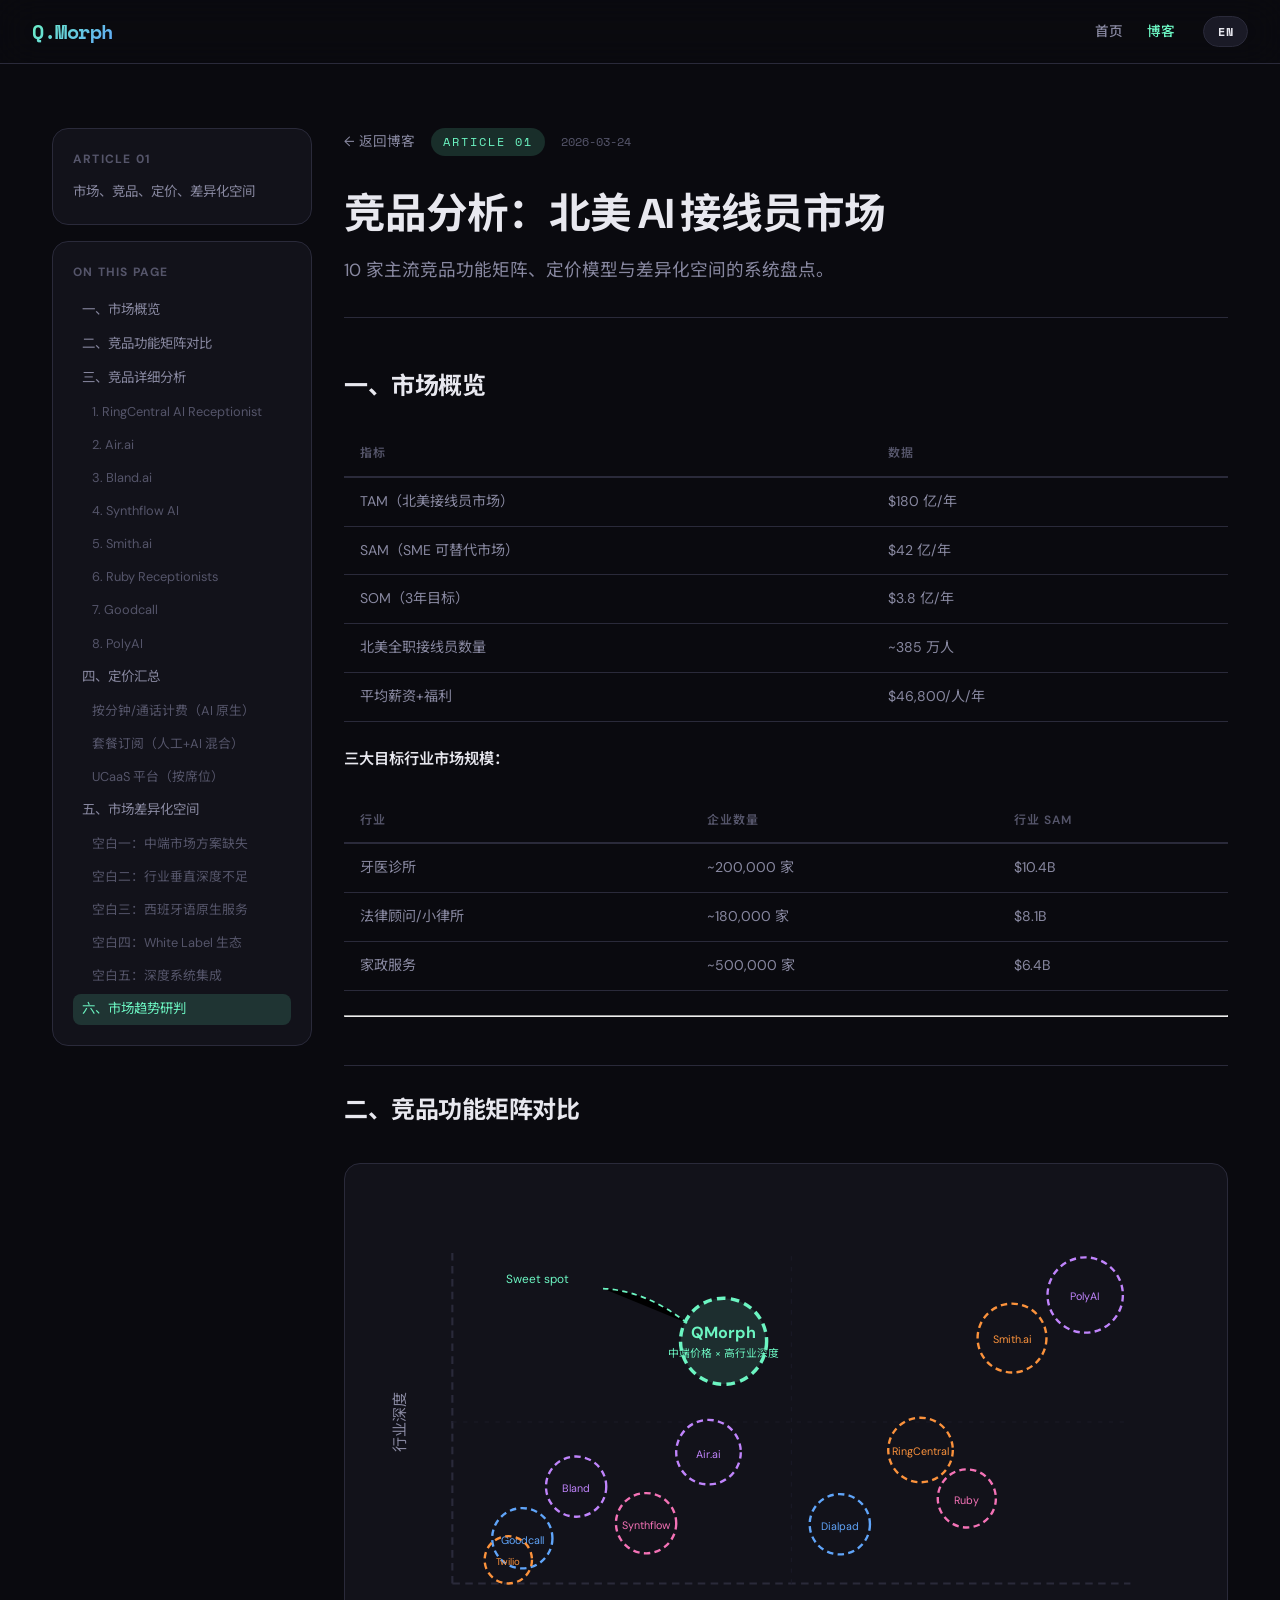
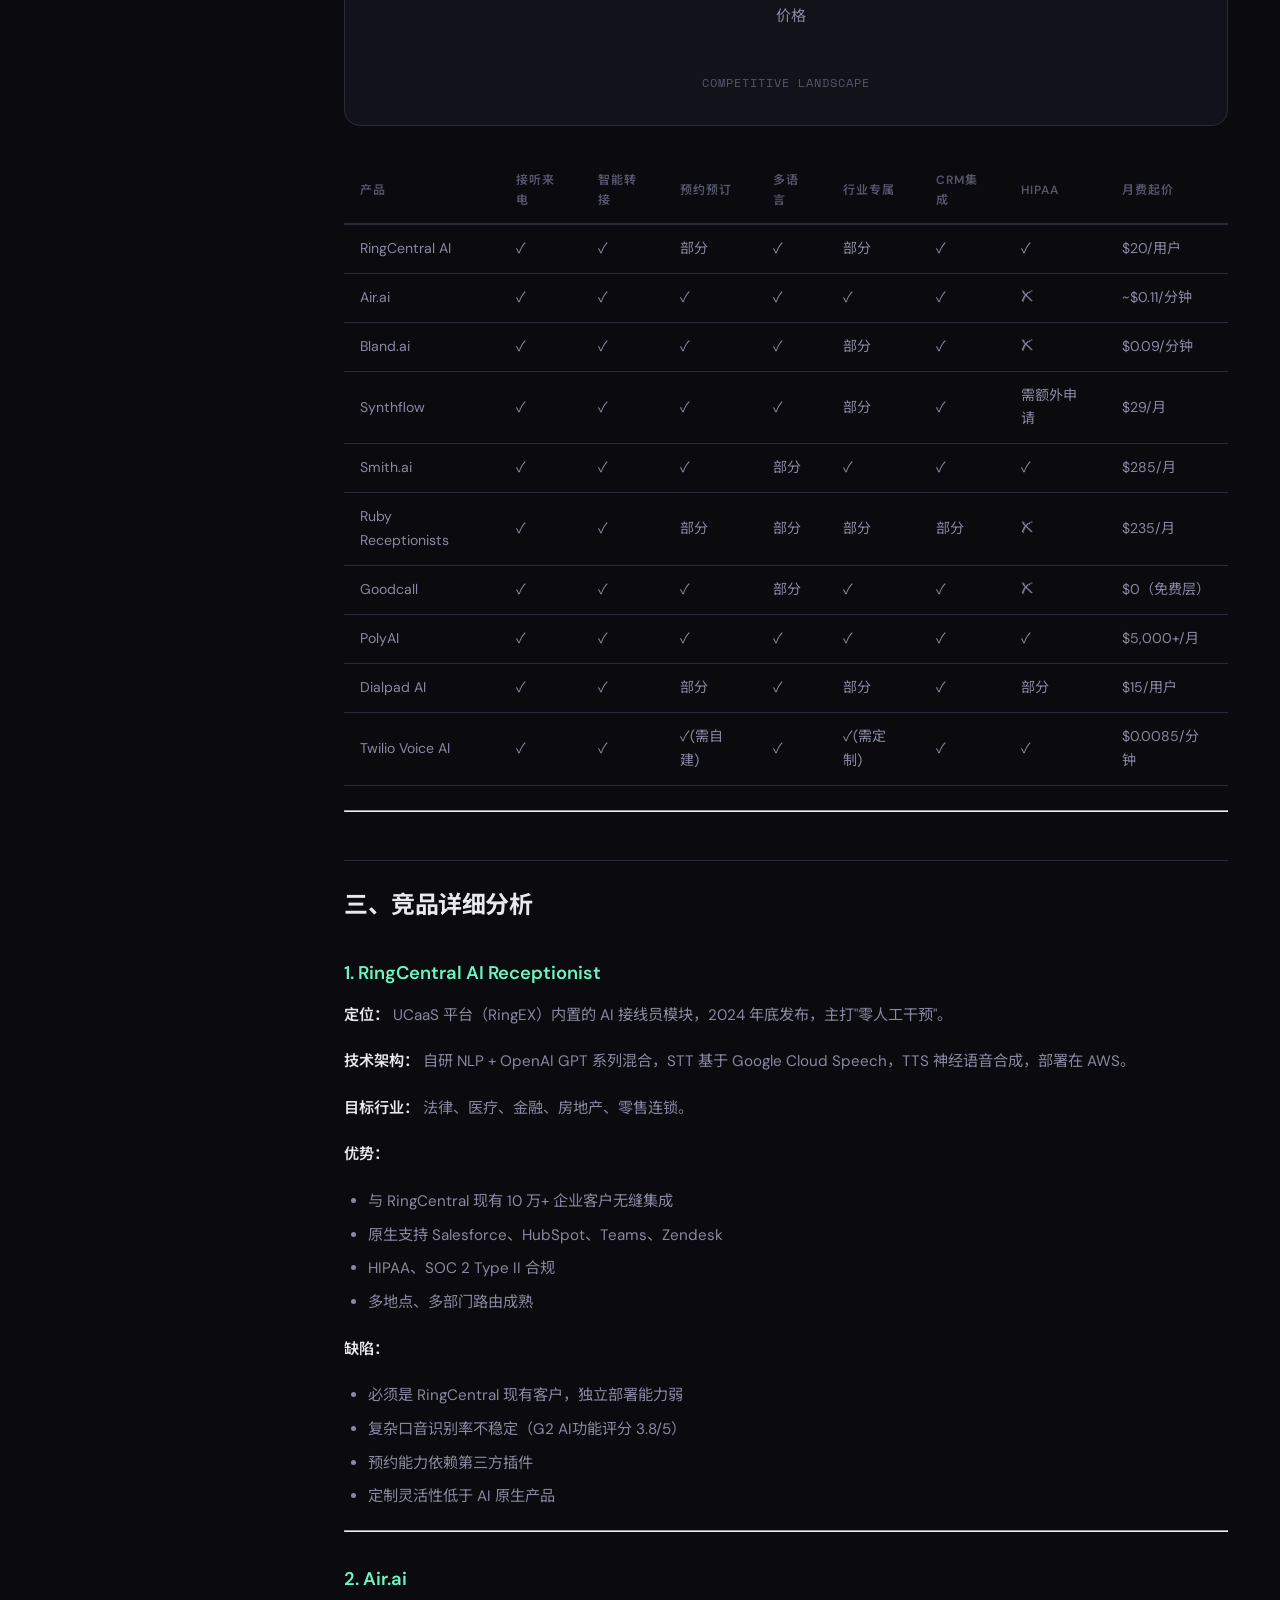
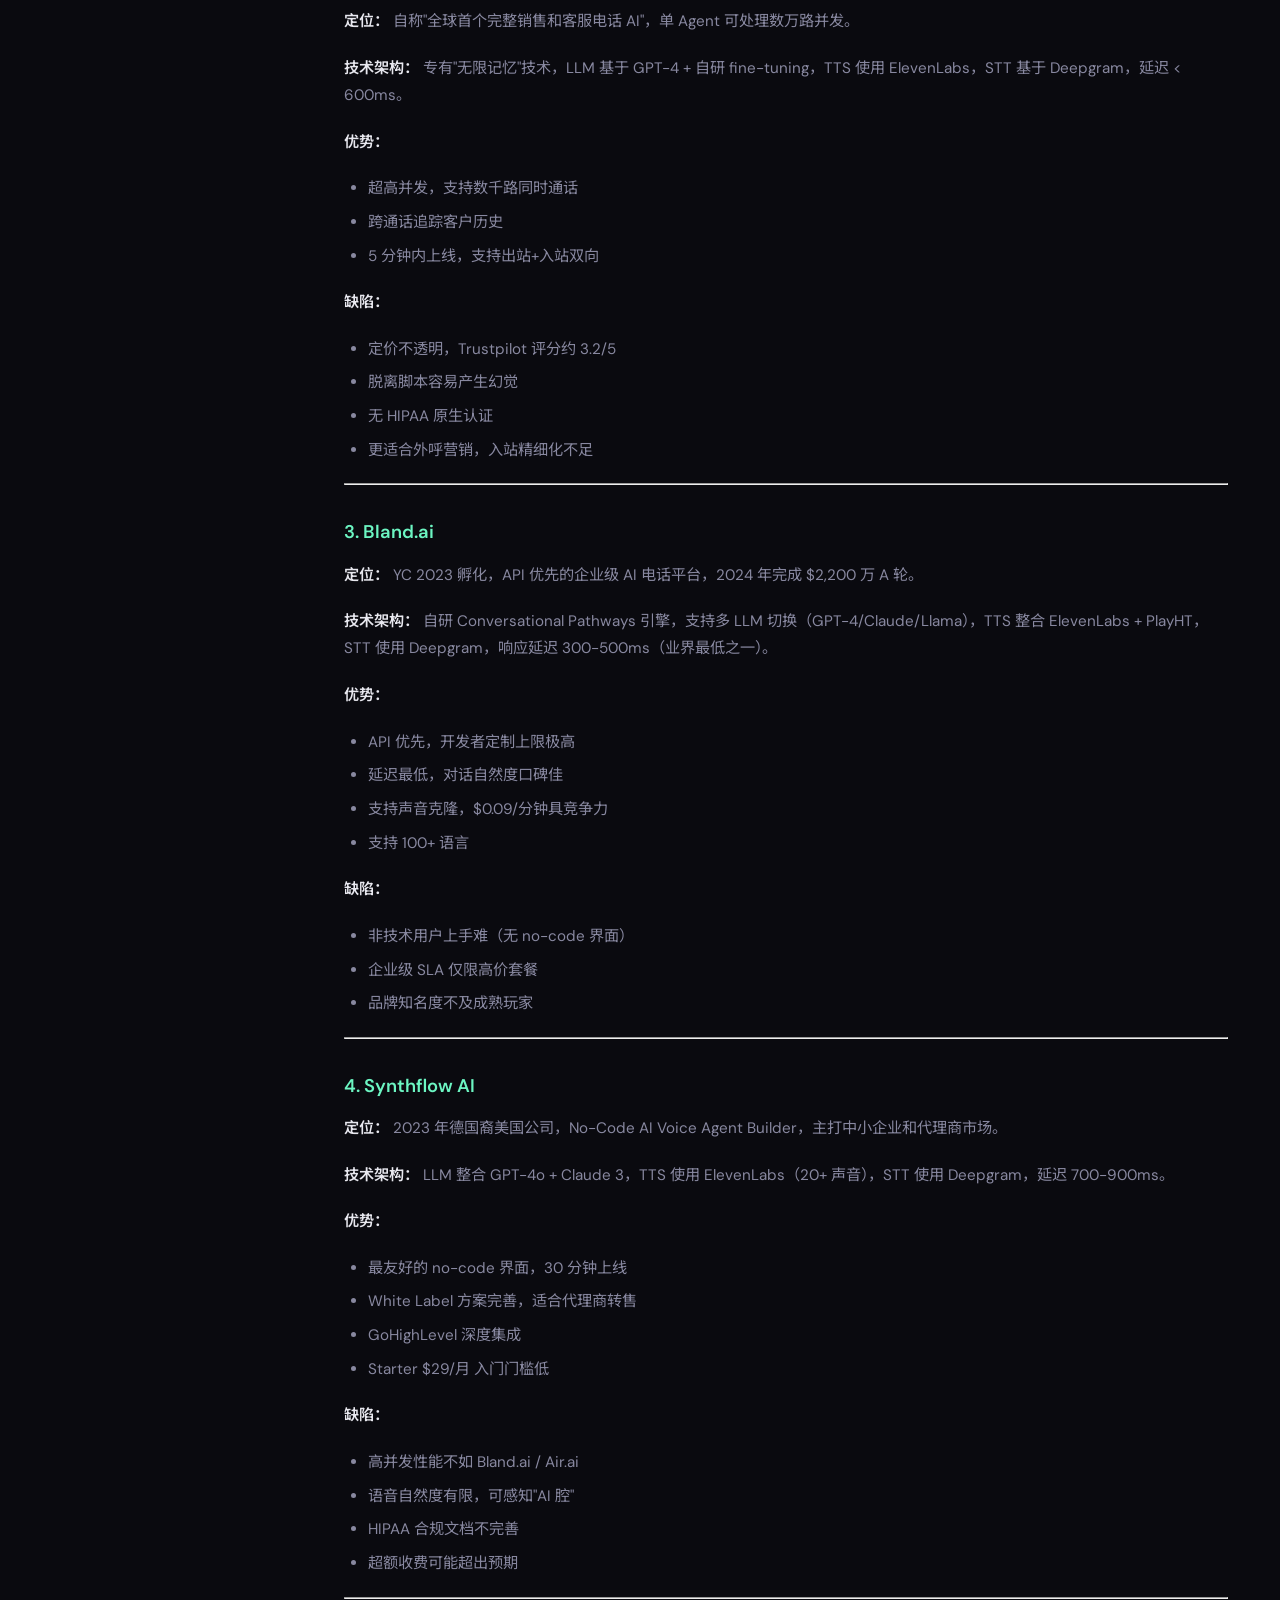
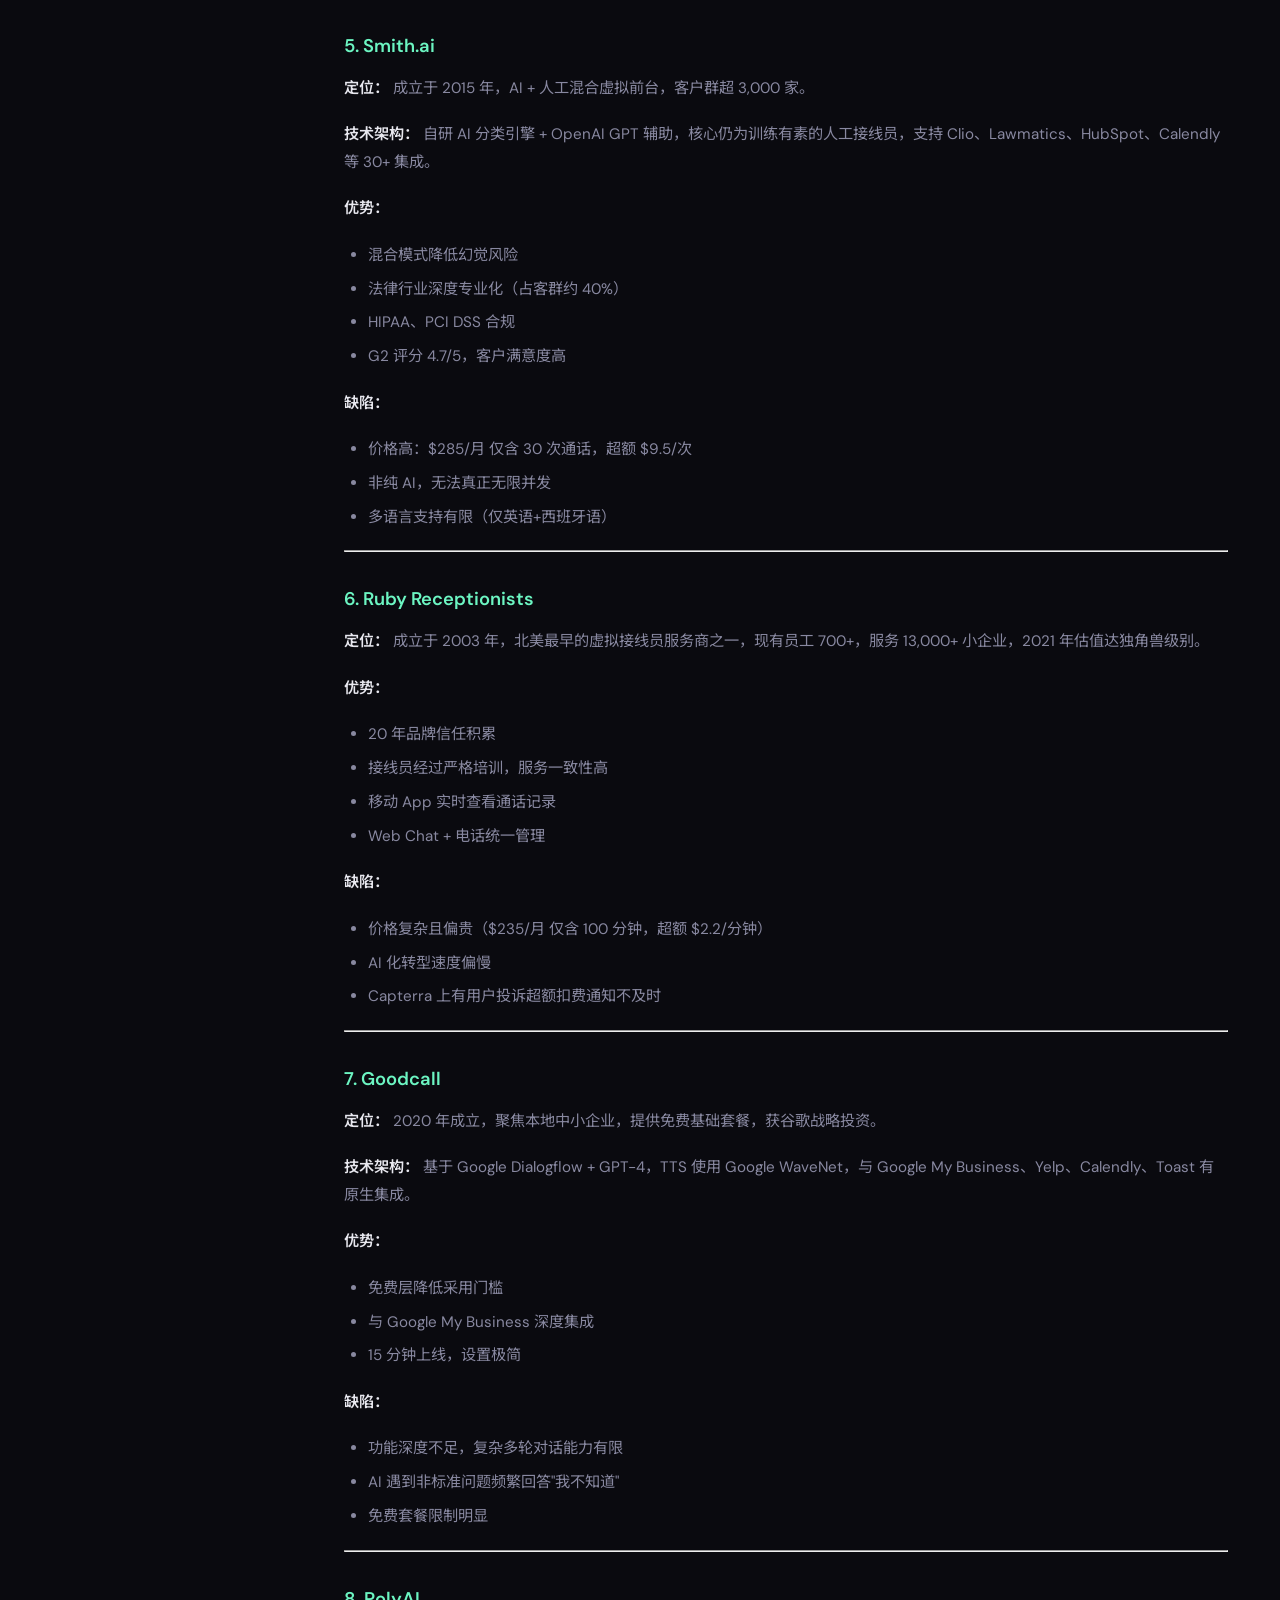
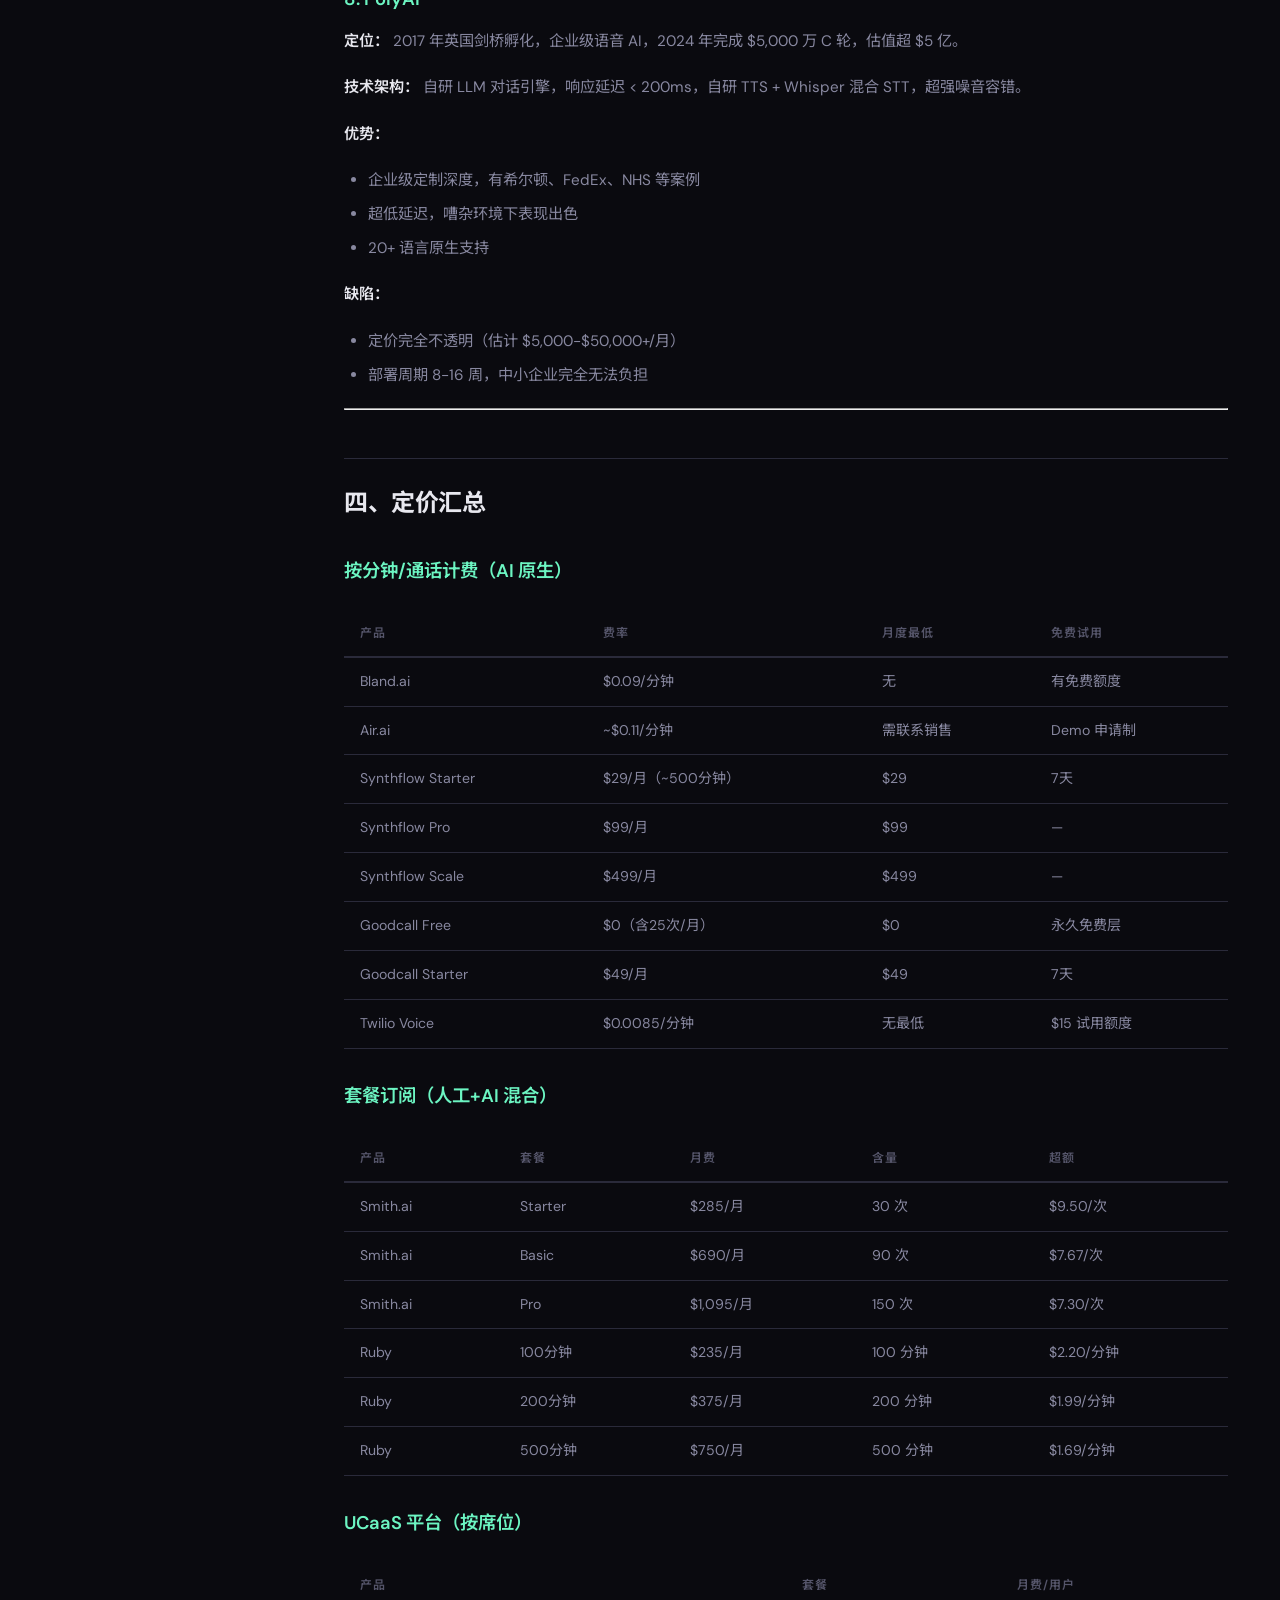
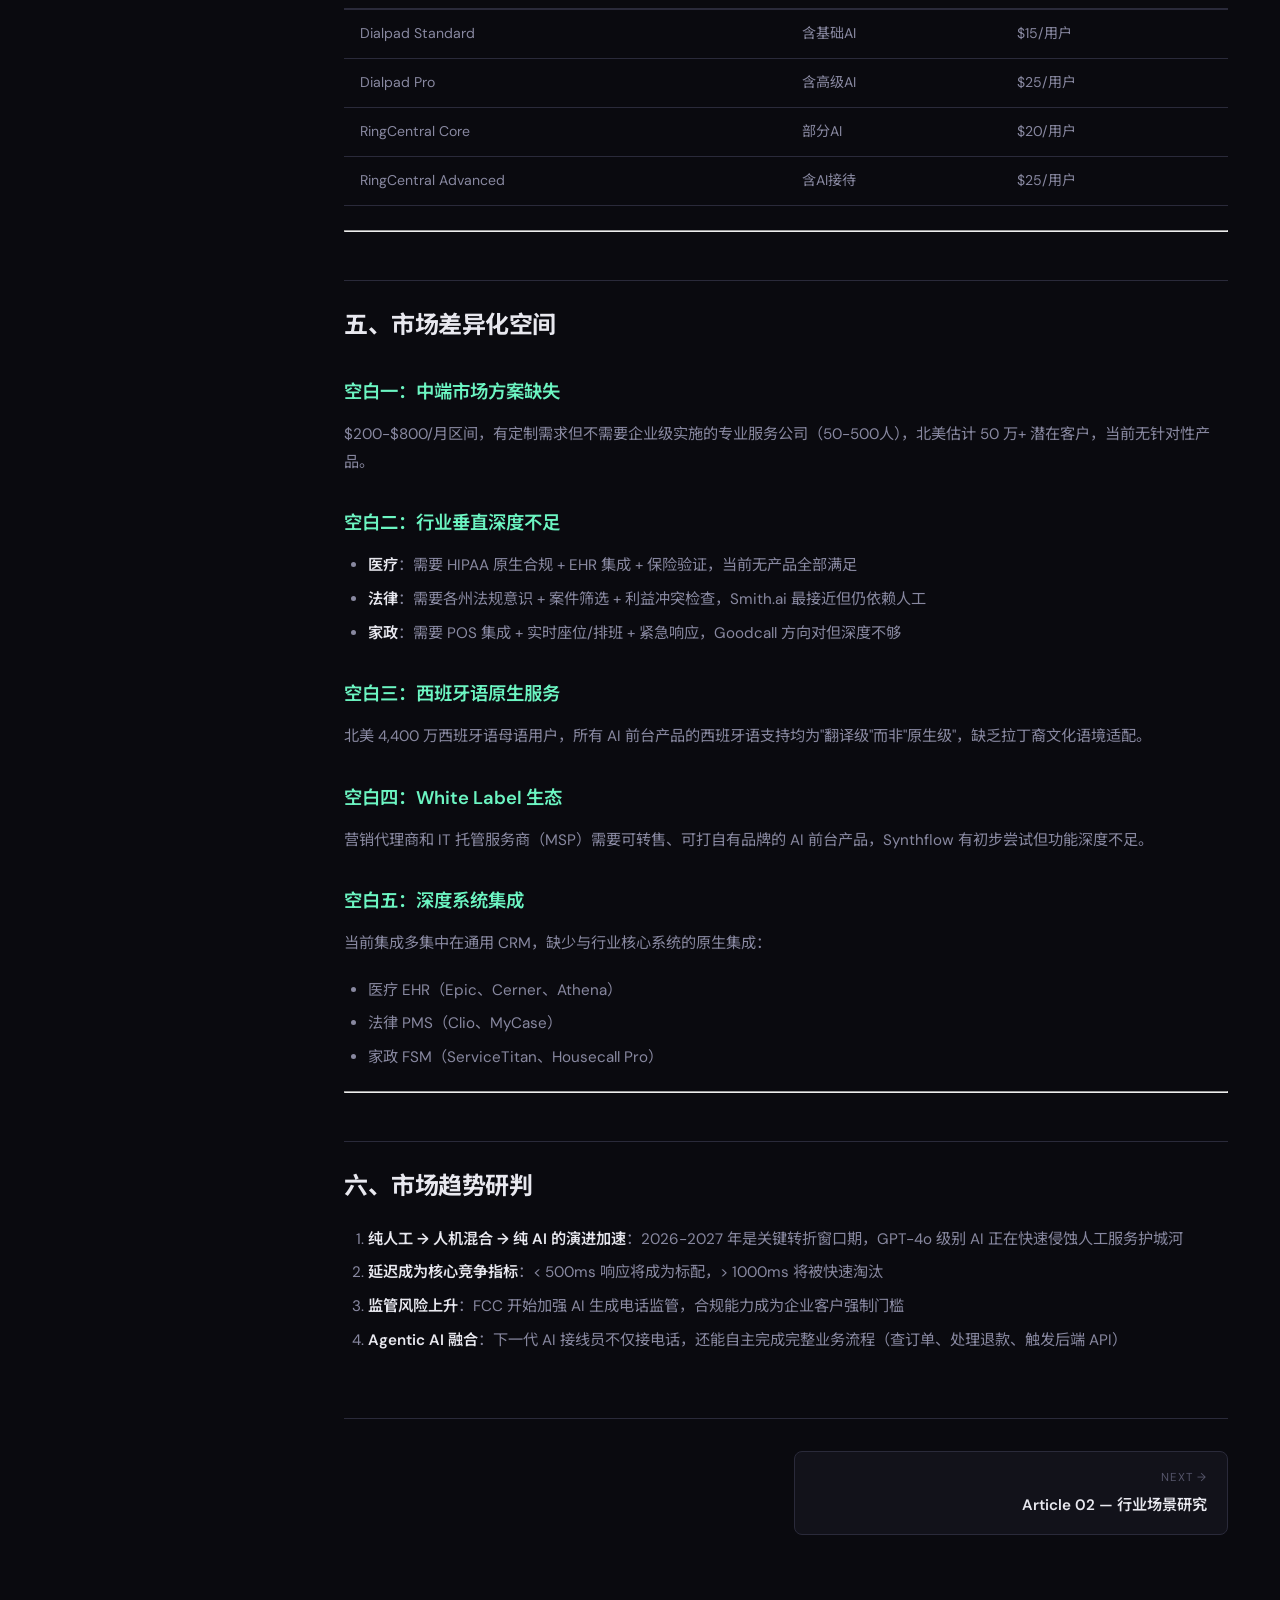
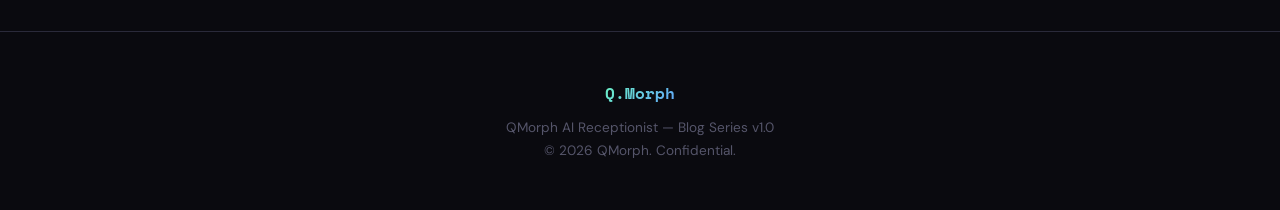
==== blog.html @ 9fd6aece "Create QMorph site and blog release Capture the current QMorph product site, documentation, and prec" ====
<!DOCTYPE html>
<html lang="zh-CN">
<head>
  <meta charset="UTF-8">
  <meta name="viewport" content="width=device-width, initial-scale=1.0">
  <title>QMorph Blog</title>
  <link rel="stylesheet" href="styles.css">
  <link rel="stylesheet" href="blog.css">
</head>
<body>
<nav>
  <a href="index.html" class="logo" style="text-decoration:none;">Q.Morph</a>
  <div class="nav-links">
    <a href="index.html" data-i18n="nav_home">首页</a>
    <a href="blogs.html" style="color:var(--accent);" data-i18n="nav_blog">博客</a>
    <button id="lang-toggle" class="lang-btn" onclick="toggleLang()">EN</button>
  </div>
</nav>

<div class="wiki-page">
  <div class="wiki-layout">
    <aside class="wiki-sidebar">
      <div class="wiki-panel">
        <h4 id="wiki-article-num">ARTICLE</h4>
        <p id="wiki-article-note">加载中...</p>
      </div>
      <div class="wiki-panel">
        <h4>On This Page</h4>
        <div id="wiki-toc" class="wiki-toc">
          <span style="color:var(--text-muted);font-size:0.82rem;">生成目录中...</span>
        </div>
      </div>
    </aside>

    <main class="wiki-content">
      <div class="article-wrapper">
        <div class="article-meta">
          <a href="blogs.html" class="article-back">← 返回博客</a>
          <span class="article-num" id="article-number">ARTICLE</span>
          <span class="article-date" id="article-date">2026-03-24</span>
        </div>

        <h1 id="article-title">加载中...</h1>
        <p class="article-subtitle" id="article-subtitle">正在加载文章内容...</p>

        <div id="article-content" class="article-content">
          <div class="wiki-loading">正在渲染 Markdown 文档...</div>
        </div>

        <div id="article-nav" class="article-nav"></div>
      </div>
    </main>
  </div>
</div>

<footer>
  <div style="margin-bottom:0.5rem;">
    <a href="index.html" class="logo" style="font-family:var(--mono);font-weight:700;font-size:1rem;background:var(--gradient-1);-webkit-background-clip:text;-webkit-text-fill-color:transparent;text-decoration:none;">Q.Morph</a>
  </div>
  QMorph AI Receptionist — Blog Series v1.0<br>
  <span style="color:var(--text-muted);">© 2026 QMorph. Confidential.</span>
</footer>

<script src="blog-data.js"></script>
<script src="blog-content.js"></script>
<script src="app.js"></script>
<script>
  function slugify(text) {
    return text
      .toLowerCase()
      .replace(/<[^>]+>/g, "")
      .replace(/[^\w\u4e00-\u9fa5]+/g, "-")
      .replace(/^-+|-+$/g, "");
  }

  function injectDiagrams(container, diagrams) {
    if (!diagrams || !diagrams.length) return;
    diagrams.forEach((diagram) => {
      const headings = Array.from(container.querySelectorAll("h2, h3"));
      const target = headings.find((heading) =>
        heading.textContent.includes(diagram.afterHeadingIncludes)
      );
      if (target) {
        target.insertAdjacentHTML("afterend", diagram.html);
      }
    });
  }

  function buildToc(container) {
    const toc = document.getElementById("wiki-toc");
    const headings = Array.from(container.querySelectorAll("h2, h3"));
    toc.innerHTML = "";

    headings.forEach((heading) => {
      if (!heading.id) heading.id = slugify(heading.textContent);
      const link = document.createElement("a");
      link.href = `#${heading.id}`;
      link.textContent = heading.textContent;
      link.className = heading.tagName === "H3" ? "toc-h3" : "";
      toc.appendChild(link);
    });

    const observer = new IntersectionObserver((entries) => {
      entries.forEach((entry) => {
        const active = toc.querySelector(`a[href="#${entry.target.id}"]`);
        if (active && entry.isIntersecting) {
          toc.querySelectorAll("a").forEach((a) => a.classList.remove("active"));
          active.classList.add("active");
        }
      });
    }, { rootMargin: "-20% 0px -70% 0px", threshold: 0 });

    headings.forEach((heading) => observer.observe(heading));
  }

  function buildArticleNav(data) {
    const nav = document.getElementById("article-nav");
    const prev = data.prev
      ? `<a href="blog.html?id=${data.prev.id}"><div class="nav-label">← Previous</div><div class="nav-title">Article ${data.prev.id} — ${data.prev.title}</div></a>`
      : "<div></div>";
    const next = data.next
      ? `<a href="blog.html?id=${data.next.id}"><div class="nav-label">Next →</div><div class="nav-title">Article ${data.next.id} — ${data.next.title}</div></a>`
      : "<div></div>";
    nav.innerHTML = prev + next;
  }

  function renderBlog() {
    const params = new URLSearchParams(window.location.search);
    const id = params.get("id") || "01";
    const data = window.BLOGS[id];
    if (!data) {
      document.getElementById("article-title").textContent = "Article Not Found";
      document.getElementById("article-subtitle").textContent = "无法找到指定文章。";
      document.getElementById("article-content").innerHTML = '<div class="wiki-loading">请返回博客列表重新选择文章。</div>';
      return;
    }

    document.title = `${data.title} — QMorph Blog`;
    document.getElementById("article-number").textContent = data.articleNumber;
    document.getElementById("article-date").textContent = data.date;
    document.getElementById("article-title").textContent = data.title;
    document.getElementById("article-subtitle").textContent = data.subtitle;
    document.getElementById("wiki-article-num").textContent = data.articleNumber;
    document.getElementById("wiki-article-note").textContent = data.notes;
    buildArticleNav(data);

    try {
      const html = window.BLOG_CONTENT && window.BLOG_CONTENT[id];
      if (!html) throw new Error("Missing precompiled blog content");
      const container = document.getElementById("article-content");
      container.innerHTML = html;
      container.querySelectorAll("h2, h3").forEach((heading) => {
        heading.id = slugify(heading.textContent);
      });
      injectDiagrams(container, data.diagrams);
      buildToc(container);
    } catch (error) {
      document.getElementById("article-content").innerHTML =
        '<div class="wiki-loading">文章加载失败，请稍后重试。</div>';
    }
  }

  document.addEventListener("DOMContentLoaded", renderBlog);
</script>
</body>
</html>
---- styles.css ----
@import url('https://fonts.googleapis.com/css2?family=DM+Sans:ital,opsz,wght@0,9..40,300;0,9..40,400;0,9..40,500;0,9..40,600;0,9..40,700;1,9..40,400&family=Space+Mono:wght@400;700&family=Noto+Sans+SC:wght@300;400;500;600;700&display=swap');

:root {
  --bg: #0a0a0f;
  --bg-card: #12121a;
  --bg-elevated: #1a1a26;
  --border: #2a2a3a;
  --text: #e8e8ef;
  --text-dim: #8888a0;
  --text-muted: #55556a;
  --accent: #6cf5c2;
  --accent-dim: rgba(108,245,194,0.15);
  --accent2: #c084fc;
  --accent3: #60a5fa;
  --accent4: #fb923c;
  --accent5: #f472b6;
  --gradient-1: linear-gradient(135deg, #6cf5c2 0%, #60a5fa 100%);
  --gradient-2: linear-gradient(135deg, #c084fc 0%, #f472b6 100%);
  --radius: 16px;
  --radius-sm: 8px;
  --font: 'DM Sans', 'Noto Sans SC', sans-serif;
  --mono: 'Space Mono', monospace;
}

* { margin:0; padding:0; box-sizing:border-box; }
html { scroll-behavior: smooth; font-size: 16px; }
body {
  background: var(--bg);
  color: var(--text);
  font-family: var(--font);
  line-height: 1.7;
  overflow-x: hidden;
}

/* Scrollbar */
::-webkit-scrollbar { width: 6px; }
::-webkit-scrollbar-track { background: var(--bg); }
::-webkit-scrollbar-thumb { background: var(--border); border-radius: 3px; }

/* Navigation */
nav {
  position: fixed; top: 0; left: 0; right: 0; z-index: 100;
  backdrop-filter: blur(20px);
  background: rgba(10,10,15,0.8);
  border-bottom: 1px solid var(--border);
  padding: 0 2rem;
  height: 64px;
  display: flex; align-items: center; justify-content: space-between;
}
nav .logo {
  font-family: var(--mono);
  font-weight: 700; font-size: 1.25rem;
  background: var(--gradient-1);
  -webkit-background-clip: text;
  -webkit-text-fill-color: transparent;
  letter-spacing: -0.5px;
}
nav .nav-links { display: flex; gap: 1.5rem; align-items: center; }
nav .nav-links a {
  color: var(--text-dim); text-decoration: none;
  font-size: 0.85rem; font-weight: 500;
  transition: color 0.3s;
}
nav .nav-links a:hover { color: var(--accent); }
.nav-pill {
  background: var(--accent-dim);
  color: var(--accent) !important;
  padding: 6px 16px;
  border-radius: 20px;
  border: 1px solid rgba(108,245,194,0.2);
}
.lang-btn {
  background: var(--bg-elevated);
  color: var(--text);
  border: 1px solid var(--border);
  padding: 5px 14px;
  border-radius: 20px;
  font-family: var(--mono);
  font-size: 0.78rem;
  font-weight: 700;
  cursor: pointer;
  transition: all 0.3s;
  letter-spacing: 0.5px;
  margin-left: 0.25rem;
}
.lang-btn:hover {
  border-color: var(--accent);
  color: var(--accent);
}

/* Hero */
.hero {
  min-height: 100vh;
  display: flex; flex-direction: column;
  align-items: center; justify-content: center;
  text-align: center;
  padding: 8rem 2rem 4rem;
  position: relative;
  overflow: hidden;
}
.hero::before {
  content: '';
  position: absolute; top: -50%; left: -50%;
  width: 200%; height: 200%;
  background: radial-gradient(ellipse at 50% 30%, rgba(108,245,194,0.06) 0%, transparent 60%),
              radial-gradient(ellipse at 30% 70%, rgba(192,132,252,0.04) 0%, transparent 50%);
  pointer-events: none;
}
.hero-badge {
  display: inline-flex; align-items: center; gap: 8px;
  background: var(--accent-dim);
  border: 1px solid rgba(108,245,194,0.2);
  border-radius: 30px; padding: 8px 20px;
  font-size: 0.82rem; font-weight: 500;
  color: var(--accent); margin-bottom: 2rem;
  animation: fadeUp 0.8s ease;
}
.hero h1 {
  font-size: clamp(2.8rem, 6vw, 5.5rem);
  font-weight: 700; letter-spacing: -2px;
  line-height: 1.1; margin-bottom: 1.5rem;
  animation: fadeUp 0.8s ease 0.1s both;
}
.hero h1 span {
  background: var(--gradient-1);
  -webkit-background-clip: text;
  -webkit-text-fill-color: transparent;
}
.hero p {
  font-size: 1.2rem; color: var(--text-dim);
  max-width: 640px; margin-bottom: 3rem;
  animation: fadeUp 0.8s ease 0.2s both;
}
.hero-stats {
  display: flex; gap: 3rem;
  animation: fadeUp 0.8s ease 0.3s both;
}
.hero-stats .stat { text-align: center; }
.hero-stats .stat-val {
  font-family: var(--mono);
  font-size: 2rem; font-weight: 700;
  background: var(--gradient-1);
  -webkit-background-clip: text;
  -webkit-text-fill-color: transparent;
}
.hero-stats .stat-label {
  font-size: 0.8rem; color: var(--text-muted);
  text-transform: uppercase; letter-spacing: 1px;
}

/* Sections */
section { padding: 6rem 2rem; max-width: 1200px; margin: 0 auto; }
.section-label {
  font-family: var(--mono);
  font-size: 0.75rem;
  text-transform: uppercase;
  letter-spacing: 3px;
  color: var(--accent);
  margin-bottom: 1rem;
}
.section-title {
  font-size: clamp(2rem, 4vw, 3rem);
  font-weight: 700;
  letter-spacing: -1px;
  margin-bottom: 1rem;
}
.section-desc {
  color: var(--text-dim);
  font-size: 1.1rem;
  max-width: 600px;
  margin-bottom: 3rem;
}

/* Architecture Diagram */
.arch-diagram {
  background: var(--bg-card);
  border: 1px solid var(--border);
  border-radius: var(--radius);
  padding: 3rem;
  margin: 3rem 0;
  overflow-x: auto;
}
.arch-flow {
  display: flex; align-items: center; justify-content: center;
  gap: 0; flex-wrap: wrap; min-width: 900px;
}
.arch-node {
  background: var(--bg-elevated);
  border: 1px solid var(--border);
  border-radius: var(--radius-sm);
  padding: 1.2rem 1.5rem;
  text-align: center;
  min-width: 140px;
  transition: all 0.3s;
}
.arch-node:hover {
  border-color: var(--accent);
  box-shadow: 0 0 20px rgba(108,245,194,0.1);
  transform: translateY(-2px);
}
.arch-node .node-icon { font-size: 1.8rem; margin-bottom: 0.5rem; }
.arch-node .node-title { font-weight: 600; font-size: 0.9rem; margin-bottom: 0.25rem; }
.arch-node .node-sub { font-size: 0.75rem; color: var(--text-muted); }
.arch-arrow {
  color: var(--accent);
  font-size: 1.5rem;
  padding: 0 0.5rem;
  opacity: 0.5;
}

/* Step cards */
.step-section {
  padding: 5rem 2rem;
  max-width: 1200px;
  margin: 0 auto;
  border-top: 1px solid var(--border);
}
.step-header {
  display: flex; align-items: flex-start; gap: 1.5rem;
  margin-bottom: 3rem;
}
.step-num {
  font-family: var(--mono);
  font-size: 3rem; font-weight: 700;
  line-height: 1;
  background: var(--gradient-1);
  -webkit-background-clip: text;
  -webkit-text-fill-color: transparent;
  flex-shrink: 0;
}
.step-header h2 {
  font-size: 1.8rem; font-weight: 700;
  letter-spacing: -0.5px; margin-bottom: 0.5rem;
}
.step-header p { color: var(--text-dim); font-size: 1rem; }
.user-badge {
  display: inline-flex; align-items: center; gap: 6px;
  padding: 4px 12px; border-radius: 20px;
  font-size: 0.75rem; font-weight: 600;
  margin-top: 0.5rem;
}
.user-sme { background: rgba(192,132,252,0.15); color: var(--accent2); }
.user-internal { background: rgba(96,165,250,0.15); color: var(--accent3); }
.user-end { background: rgba(251,146,60,0.15); color: var(--accent4); }

/* Mock UI */
.mock-ui {
  background: var(--bg-card);
  border: 1px solid var(--border);
  border-radius: var(--radius);
  overflow: hidden;
}
.mock-titlebar {
  display: flex; align-items: center; gap: 8px;
  padding: 12px 16px;
  background: var(--bg-elevated);
  border-bottom: 1px solid var(--border);
}
.mock-dot {
  width: 10px; height: 10px;
  border-radius: 50%;
}
.mock-dot:nth-child(1) { background: #ff5f57; }
.mock-dot:nth-child(2) { background: #ffbd2e; }
.mock-dot:nth-child(3) { background: #28c840; }
.mock-url {
  margin-left: 12px;
  background: var(--bg); border-radius: 6px;
  padding: 4px 14px; font-size: 0.75rem;
  color: var(--text-muted); font-family: var(--mono);
  flex: 1;
}
.mock-body { padding: 1.5rem; }

/* Chat UI */
.chat-container { max-width: 100%; }
.chat-messages { display: flex; flex-direction: column; gap: 1rem; margin-bottom: 1.5rem; }
.chat-msg {
  display: flex; gap: 0.75rem;
  max-width: 85%;
  animation: fadeUp 0.5s ease both;
}
.chat-msg.bot { align-self: flex-start; }
.chat-msg.user { align-self: flex-end; flex-direction: row-reverse; }
.chat-avatar {
  width: 32px; height: 32px;
  border-radius: 50%;
  display: flex; align-items: center; justify-content: center;
  font-size: 0.8rem; flex-shrink: 0;
  font-weight: 700;
}
.chat-msg.bot .chat-avatar { background: var(--accent-dim); color: var(--accent); }
.chat-msg.user .chat-avatar { background: rgba(192,132,252,0.15); color: var(--accent2); }
.chat-bubble {
  padding: 0.75rem 1rem;
  border-radius: 14px;
  font-size: 0.9rem;
  line-height: 1.5;
}
.chat-msg.bot .chat-bubble {
  background: var(--bg-elevated);
  border: 1px solid var(--border);
  border-bottom-left-radius: 4px;
}
.chat-msg.user .chat-bubble {
  background: rgba(192,132,252,0.12);
  border: 1px solid rgba(192,132,252,0.2);
  border-bottom-right-radius: 4px;
}
.chat-input-row {
  display: flex; gap: 0.5rem;
}
.chat-input {
  flex: 1;
  background: var(--bg-elevated);
  border: 1px solid var(--border);
  border-radius: 12px;
  padding: 0.75rem 1rem;
  color: var(--text);
  font-family: var(--font);
  font-size: 0.9rem;
  outline: none;
  transition: border-color 0.3s;
}
.chat-input:focus { border-color: var(--accent); }
.chat-send {
  background: var(--accent);
  color: var(--bg);
  border: none; border-radius: 12px;
  padding: 0 1.2rem;
  font-weight: 600; font-size: 0.85rem;
  cursor: pointer;
  transition: opacity 0.2s;
}
.chat-send:hover { opacity: 0.85; }

/* Config panel */
.config-grid {
  display: grid;
  grid-template-columns: 1fr 1fr;
  gap: 1.5rem;
}
@media (max-width: 768px) { .config-grid { grid-template-columns: 1fr; } }
.config-card {
  background: var(--bg-elevated);
  border: 1px solid var(--border);
  border-radius: var(--radius-sm);
  padding: 1.25rem;
}
.config-card h4 {
  font-size: 0.8rem;
  text-transform: uppercase;
  letter-spacing: 1px;
  color: var(--text-muted);
  margin-bottom: 0.75rem;
}
.config-val {
  font-size: 0.95rem;
  color: var(--text);
  line-height: 1.6;
}
.config-tag {
  display: inline-block;
  background: var(--accent-dim);
  color: var(--accent);
  padding: 2px 10px;
  border-radius: 12px;
  font-size: 0.78rem;
  margin: 2px 4px 2px 0;
}

/* Phone demo */
.phone-frame {
  width: 320px;
  margin: 0 auto;
  background: #000;
  border-radius: 36px;
  padding: 12px;
  border: 2px solid #333;
  box-shadow: 0 20px 60px rgba(0,0,0,0.5);
}
.phone-screen {
  background: var(--bg-card);
  border-radius: 26px;
  overflow: hidden;
  min-height: 500px;
}
.phone-status {
  display: flex; justify-content: space-between; align-items: center;
  padding: 12px 20px 8px;
  font-size: 0.72rem; font-weight: 600; color: var(--text);
}
.phone-notch {
  width: 100px; height: 28px;
  background: #000;
  border-radius: 0 0 16px 16px;
  margin: 0 auto;
}
.call-screen {
  display: flex; flex-direction: column;
  align-items: center; justify-content: center;
  padding: 2rem 1rem;
  text-align: center;
}
.call-avatar-ring {
  width: 90px; height: 90px;
  border-radius: 50%;
  border: 3px solid var(--accent);
  display: flex; align-items: center; justify-content: center;
  margin-bottom: 1.5rem;
  animation: pulse-ring 2s ease infinite;
}
.call-avatar-inner {
  width: 70px; height: 70px;
  border-radius: 50%;
  background: var(--accent-dim);
  display: flex; align-items: center; justify-content: center;
  font-size: 1.8rem;
}
.call-name { font-size: 1.2rem; font-weight: 600; margin-bottom: 0.25rem; }
.call-status { font-size: 0.82rem; color: var(--accent); margin-bottom: 2rem; }
.call-transcript {
  background: var(--bg-elevated);
  border-radius: 12px;
  padding: 1rem;
  margin: 0 0.5rem 1.5rem;
  text-align: left;
  font-size: 0.82rem;
  line-height: 1.6;
  max-height: 180px;
  overflow-y: auto;
}
.call-transcript .t-agent { color: var(--accent); }
.call-transcript .t-user { color: var(--accent4); }
.call-actions {
  display: flex; gap: 1.5rem; margin-top: 1rem;
}
.call-btn {
  width: 50px; height: 50px;
  border-radius: 50%;
  border: none;
  display: flex; align-items: center; justify-content: center;
  font-size: 1.3rem; cursor: pointer;
}
.call-btn-end { background: #ef4444; }
.call-btn-mute { background: var(--bg-elevated); border: 1px solid var(--border); }

/* Calendar */
.calendar-grid {
  display: grid;
  grid-template-columns: repeat(7, 1fr);
  gap: 2px;
  margin-bottom: 1.5rem;
}
.cal-header {
  text-align: center;
  font-size: 0.72rem;
  font-weight: 600;
  color: var(--text-muted);
  padding: 8px 0;
  text-transform: uppercase;
}
.cal-day {
  aspect-ratio: 1;
  display: flex; flex-direction: column;
  align-items: center; justify-content: center;
  border-radius: 8px;
  font-size: 0.82rem;
  cursor: default;
  transition: all 0.2s;
  position: relative;
}
.cal-day.has-event::after {
  content: '';
  width: 5px; height: 5px;
  border-radius: 50%;
  background: var(--accent);
  position: absolute;
  bottom: 4px;
}
.cal-day.today {
  background: var(--accent);
  color: var(--bg);
  font-weight: 700;
}
.cal-day.other { color: var(--text-muted); }
.agenda-list { display: flex; flex-direction: column; gap: 0.75rem; }
.agenda-item {
  display: flex; align-items: center; gap: 1rem;
  background: var(--bg-elevated);
  border: 1px solid var(--border);
  border-radius: var(--radius-sm);
  padding: 0.75rem 1rem;
  transition: all 0.2s;
}
.agenda-item:hover { border-color: var(--accent); }
.agenda-time {
  font-family: var(--mono);
  font-size: 0.8rem;
  color: var(--accent);
  min-width: 60px;
}
.agenda-info h5 { font-size: 0.9rem; font-weight: 600; }
.agenda-info p { font-size: 0.78rem; color: var(--text-dim); }
.agenda-type {
  margin-left: auto;
  font-size: 1.2rem;
}

/* Report */
.report-card {
  background: var(--bg-card);
  border: 1px solid var(--border);
  border-radius: var(--radius);
  padding: 2rem;
  margin-bottom: 1.5rem;
}
.report-header {
  display: flex; justify-content: space-between; align-items: center;
  margin-bottom: 1.5rem;
  padding-bottom: 1rem;
  border-bottom: 1px solid var(--border);
}
.report-header h3 { font-size: 1.1rem; font-weight: 600; }
.report-date { font-family: var(--mono); font-size: 0.8rem; color: var(--text-muted); }
.stat-grid {
  display: grid;
  grid-template-columns: repeat(4, 1fr);
  gap: 1rem;
  margin-bottom: 2rem;
}
@media (max-width: 768px) { .stat-grid { grid-template-columns: repeat(2, 1fr); } }
.stat-card {
  background: var(--bg-elevated);
  border-radius: var(--radius-sm);
  padding: 1rem;
  text-align: center;
}
.stat-card .sc-val {
  font-family: var(--mono);
  font-size: 1.8rem;
  font-weight: 700;
}
.stat-card .sc-label {
  font-size: 0.75rem;
  color: var(--text-muted);
  text-transform: uppercase;
  letter-spacing: 0.5px;
}
.alert-list { display: flex; flex-direction: column; gap: 0.75rem; }
.alert-item {
  display: flex; align-items: flex-start; gap: 0.75rem;
  padding: 0.75rem 1rem;
  border-radius: var(--radius-sm);
  font-size: 0.88rem;
}
.alert-item.info { background: rgba(96,165,250,0.1); border-left: 3px solid var(--accent3); }
.alert-item.warn { background: rgba(251,146,60,0.1); border-left: 3px solid var(--accent4); }
.alert-item.success { background: rgba(108,245,194,0.1); border-left: 3px solid var(--accent); }
.alert-icon { font-size: 1.1rem; flex-shrink: 0; margin-top: 1px; }

/* Flow diagram */
.flow-container {
  display: flex; flex-direction: column;
  align-items: center; gap: 0;
  padding: 2rem 0;
}
.flow-node {
  background: var(--bg-elevated);
  border: 1px solid var(--border);
  border-radius: var(--radius-sm);
  padding: 1rem 2rem;
  text-align: center;
  font-size: 0.9rem;
  font-weight: 500;
  min-width: 200px;
  transition: all 0.3s;
}
.flow-node:hover { border-color: var(--accent); }
.flow-node.highlight {
  border-color: var(--accent);
  box-shadow: 0 0 20px rgba(108,245,194,0.15);
}
.flow-arrow-down {
  width: 2px; height: 30px;
  background: var(--accent);
  opacity: 0.4;
  position: relative;
}
.flow-arrow-down::after {
  content: '▼';
  position: absolute;
  bottom: -10px; left: 50%;
  transform: translateX(-50%);
  font-size: 0.6rem;
  color: var(--accent);
  opacity: 0.6;
}

/* Two column layout */
.two-col {
  display: grid;
  grid-template-columns: 1fr 1fr;
  gap: 2rem;
  align-items: start;
}
@media (max-width: 900px) { .two-col { grid-template-columns: 1fr; } }

/* Spec Table */
.spec-table {
  width: 100%;
  border-collapse: collapse;
}
.spec-table th, .spec-table td {
  text-align: left;
  padding: 0.75rem 1rem;
  border-bottom: 1px solid var(--border);
  font-size: 0.88rem;
}
.spec-table th {
  color: var(--text-muted);
  font-weight: 600;
  font-size: 0.75rem;
  text-transform: uppercase;
  letter-spacing: 1px;
}

/* Footer */
footer {
  border-top: 1px solid var(--border);
  padding: 3rem 2rem;
  text-align: center;
  color: var(--text-muted);
  font-size: 0.85rem;
}

/* Animations */
@keyframes fadeUp {
  from { opacity: 0; transform: translateY(20px); }
  to { opacity: 1; transform: translateY(0); }
}
@keyframes pulse-ring {
  0%, 100% { box-shadow: 0 0 0 0 rgba(108,245,194,0.3); }
  50% { box-shadow: 0 0 0 12px rgba(108,245,194,0); }
}
.fade-in { animation: fadeUp 0.6s ease both; }

/* Bar chart */
.bar-chart { display: flex; align-items: flex-end; gap: 6px; height: 120px; margin-top: 1rem; }
.bar-col { display: flex; flex-direction: column; align-items: center; gap: 4px; flex: 1; }
.bar {
  width: 100%; border-radius: 4px 4px 0 0;
  background: var(--accent);
  opacity: 0.7;
  transition: opacity 0.2s;
}
.bar:hover { opacity: 1; }
.bar-label { font-size: 0.65rem; color: var(--text-muted); }

/* Tech stack */
.tech-grid {
  display: grid;
  grid-template-columns: repeat(auto-fill, minmax(180px, 1fr));
  gap: 0.75rem;
}
.tech-item {
  background: var(--bg-elevated);
  border: 1px solid var(--border);
  border-radius: var(--radius-sm);
  padding: 0.75rem 1rem;
  display: flex; align-items: center; gap: 0.75rem;
  font-size: 0.85rem; font-weight: 500;
}
.tech-icon { font-size: 1.3rem; }
---- blog.css ----
/* Blog-specific styles extending main theme */

/* Blog listing page */
.blog-hero {
  padding: 10rem 2rem 4rem;
  text-align: center;
  position: relative;
}
.blog-hero::before {
  content: '';
  position: absolute; top: -50%; left: -50%;
  width: 200%; height: 200%;
  background: radial-gradient(ellipse at 50% 30%, rgba(108,245,194,0.05) 0%, transparent 60%),
              radial-gradient(ellipse at 70% 60%, rgba(192,132,252,0.03) 0%, transparent 50%);
  pointer-events: none;
}
.blog-hero h1 {
  font-size: clamp(2.2rem, 4vw, 3.5rem);
  font-weight: 700;
  letter-spacing: -1.5px;
  margin-bottom: 1rem;
}
.blog-hero h1 span {
  background: var(--gradient-1);
  -webkit-background-clip: text;
  -webkit-text-fill-color: transparent;
}
.blog-hero p {
  color: var(--text-dim);
  font-size: 1.1rem;
  max-width: 560px;
  margin: 0 auto;
}

/* Blog grid */
.blog-grid {
  max-width: 1100px;
  margin: 0 auto;
  padding: 0 2rem 6rem;
  display: grid;
  grid-template-columns: repeat(auto-fill, minmax(320px, 1fr));
  gap: 1.5rem;
}
.blog-card {
  background: var(--bg-card);
  border: 1px solid var(--border);
  border-radius: var(--radius);
  overflow: hidden;
  transition: all 0.3s;
  text-decoration: none;
  color: inherit;
  display: flex;
  flex-direction: column;
}
.blog-card:hover {
  border-color: var(--accent);
  transform: translateY(-4px);
  box-shadow: 0 12px 40px rgba(108,245,194,0.08);
}
.blog-card-cover {
  height: 180px;
  display: flex;
  align-items: center;
  justify-content: center;
  position: relative;
  overflow: hidden;
}
.blog-card-cover svg {
  width: 100%;
  height: 100%;
}
.blog-card-body {
  padding: 1.5rem;
  flex: 1;
  display: flex;
  flex-direction: column;
}
.blog-card-num {
  font-family: var(--mono);
  font-size: 0.7rem;
  color: var(--accent);
  text-transform: uppercase;
  letter-spacing: 2px;
  margin-bottom: 0.5rem;
}
.blog-card-body h3 {
  font-size: 1.1rem;
  font-weight: 700;
  letter-spacing: -0.3px;
  margin-bottom: 0.5rem;
  line-height: 1.4;
}
.blog-card-body p {
  color: var(--text-dim);
  font-size: 0.88rem;
  line-height: 1.6;
  flex: 1;
}
.blog-card-tags {
  display: flex;
  flex-wrap: wrap;
  gap: 0.4rem;
  margin-top: 1rem;
}
.blog-tag {
  background: var(--accent-dim);
  color: var(--accent);
  padding: 2px 10px;
  border-radius: 12px;
  font-size: 0.72rem;
  font-weight: 600;
}
.blog-tag.purple { background: rgba(192,132,252,0.12); color: var(--accent2); }
.blog-tag.blue { background: rgba(96,165,250,0.12); color: var(--accent3); }
.blog-tag.orange { background: rgba(251,146,60,0.12); color: var(--accent4); }
.blog-tag.pink { background: rgba(244,114,182,0.12); color: var(--accent5); }

/* Article page */
.article-wrapper {
  max-width: 820px;
  margin: 0 auto;
  padding: 8rem 2rem 6rem;
}
.wiki-page {
  max-width: 1240px;
  margin: 0 auto;
  padding: 8rem 2rem 6rem;
}
.wiki-layout {
  display: grid;
  grid-template-columns: 260px minmax(0, 1fr);
  gap: 2rem;
  align-items: start;
}
.wiki-sidebar {
  position: sticky;
  top: 88px;
}
.wiki-panel {
  background: var(--bg-card);
  border: 1px solid var(--border);
  border-radius: var(--radius);
  padding: 1.25rem;
  margin-bottom: 1rem;
}
.wiki-panel h4 {
  font-size: 0.75rem;
  text-transform: uppercase;
  letter-spacing: 1.2px;
  color: var(--text-muted);
  margin-bottom: 0.75rem;
}
.wiki-panel p {
  font-size: 0.84rem;
  color: var(--text-dim);
  margin-bottom: 0;
}
.wiki-toc {
  display: flex;
  flex-direction: column;
  gap: 0.15rem;
}
.wiki-toc a {
  text-decoration: none;
  color: var(--text-dim);
  font-size: 0.84rem;
  line-height: 1.4;
  padding: 0.4rem 0.55rem;
  border-radius: 8px;
  transition: all 0.2s;
}
.wiki-toc a:hover,
.wiki-toc a.active {
  background: var(--accent-dim);
  color: var(--accent);
}
.wiki-toc a.toc-h3 {
  padding-left: 1.2rem;
  font-size: 0.8rem;
  color: var(--text-muted);
}
.wiki-content {
  min-width: 0;
}
.wiki-content .article-wrapper {
  max-width: none;
  padding: 0;
}
.wiki-loading {
  background: var(--bg-card);
  border: 1px solid var(--border);
  border-radius: var(--radius);
  padding: 1.5rem;
  color: var(--text-dim);
}
.article-meta {
  display: flex;
  align-items: center;
  gap: 1rem;
  margin-bottom: 2rem;
  flex-wrap: wrap;
}
.article-back {
  color: var(--text-dim);
  text-decoration: none;
  font-size: 0.85rem;
  display: flex;
  align-items: center;
  gap: 4px;
  transition: color 0.2s;
}
.article-back:hover { color: var(--accent); }
.article-num {
  font-family: var(--mono);
  font-size: 0.72rem;
  color: var(--accent);
  text-transform: uppercase;
  letter-spacing: 2px;
  background: var(--accent-dim);
  padding: 4px 12px;
  border-radius: 20px;
}
.article-date {
  font-family: var(--mono);
  font-size: 0.78rem;
  color: var(--text-muted);
}
.article-wrapper h1 {
  font-size: clamp(1.8rem, 3.5vw, 2.6rem);
  font-weight: 700;
  letter-spacing: -1px;
  line-height: 1.25;
  margin-bottom: 1rem;
}
.article-wrapper .article-subtitle {
  color: var(--text-dim);
  font-size: 1.1rem;
  margin-bottom: 3rem;
  padding-bottom: 2rem;
  border-bottom: 1px solid var(--border);
}

/* Article content */
.article-content h2 {
  font-size: 1.5rem;
  font-weight: 700;
  letter-spacing: -0.5px;
  margin: 3rem 0 1.2rem;
  padding-top: 1.5rem;
  border-top: 1px solid var(--border);
}
.article-content h2:first-child {
  border-top: none;
  padding-top: 0;
  margin-top: 0;
}
.article-content h3 {
  font-size: 1.15rem;
  font-weight: 600;
  margin: 2rem 0 0.8rem;
  color: var(--accent);
}
.article-content h4 {
  font-size: 0.95rem;
  font-weight: 600;
  margin: 1.5rem 0 0.5rem;
}
.article-content p {
  color: var(--text-dim);
  font-size: 0.95rem;
  line-height: 1.8;
  margin-bottom: 1.2rem;
}
.article-content strong {
  color: var(--text);
  font-weight: 600;
}
.article-content ul, .article-content ol {
  color: var(--text-dim);
  font-size: 0.95rem;
  line-height: 1.8;
  margin-bottom: 1.2rem;
  padding-left: 1.5rem;
}
.article-content li { margin-bottom: 0.4rem; }
.article-content li strong { color: var(--text); }

/* Tables in articles */
.article-content table {
  width: 100%;
  border-collapse: collapse;
  margin: 1.5rem 0;
  font-size: 0.88rem;
}
.article-content th {
  text-align: left;
  padding: 0.75rem 1rem;
  border-bottom: 2px solid var(--border);
  color: var(--text-muted);
  font-weight: 600;
  font-size: 0.75rem;
  text-transform: uppercase;
  letter-spacing: 1px;
}
.article-content td {
  padding: 0.75rem 1rem;
  border-bottom: 1px solid var(--border);
  color: var(--text-dim);
}
.article-content tr:hover td {
  background: rgba(108,245,194,0.03);
}

/* Code blocks in articles */
.article-content pre {
  background: var(--bg-elevated);
  border: 1px solid var(--border);
  border-radius: var(--radius-sm);
  padding: 1.25rem;
  overflow-x: auto;
  margin: 1.5rem 0;
  font-family: var(--mono);
  font-size: 0.82rem;
  line-height: 1.7;
  color: var(--text-dim);
}
.article-content code {
  font-family: var(--mono);
  font-size: 0.85em;
  background: var(--bg-elevated);
  padding: 2px 6px;
  border-radius: 4px;
  color: var(--accent);
}
.article-content pre code {
  background: none;
  padding: 0;
  color: inherit;
}

/* Blockquotes */
.article-content blockquote {
  border-left: 3px solid var(--accent);
  background: var(--accent-dim);
  padding: 1rem 1.5rem;
  margin: 1.5rem 0;
  border-radius: 0 var(--radius-sm) var(--radius-sm) 0;
  color: var(--text-dim);
  font-size: 0.92rem;
}
.article-content blockquote strong {
  color: var(--accent);
}

/* Excalidraw-style diagram container */
.sketch-diagram {
  background: var(--bg-card);
  border: 1px solid var(--border);
  border-radius: var(--radius);
  padding: 2rem;
  margin: 2rem 0;
  overflow-x: auto;
  text-align: center;
}
.sketch-diagram svg {
  max-width: 100%;
  height: auto;
}
.sketch-diagram .diagram-caption {
  font-size: 0.78rem;
  color: var(--text-muted);
  font-family: var(--mono);
  margin-top: 1rem;
  text-transform: uppercase;
  letter-spacing: 1px;
}

/* Info cards in articles */
.info-card {
  background: var(--bg-card);
  border: 1px solid var(--border);
  border-radius: var(--radius);
  padding: 1.5rem;
  margin: 1.5rem 0;
}
.info-card h4 {
  font-size: 0.8rem;
  text-transform: uppercase;
  letter-spacing: 1px;
  color: var(--text-muted);
  margin-bottom: 0.75rem;
}
.info-card.accent-border { border-left: 3px solid var(--accent); }
.info-card.purple-border { border-left: 3px solid var(--accent2); }
.info-card.blue-border { border-left: 3px solid var(--accent3); }
.info-card.orange-border { border-left: 3px solid var(--accent4); }

/* Metric grid */
.metric-row {
  display: grid;
  grid-template-columns: repeat(auto-fit, minmax(150px, 1fr));
  gap: 1rem;
  margin: 1.5rem 0;
}
.metric-item {
  background: var(--bg-elevated);
  border-radius: var(--radius-sm);
  padding: 1rem;
  text-align: center;
}
.metric-item .mv {
  font-family: var(--mono);
  font-size: 1.6rem;
  font-weight: 700;
}
.metric-item .ml {
  font-size: 0.72rem;
  color: var(--text-muted);
  text-transform: uppercase;
  letter-spacing: 0.5px;
  margin-top: 0.25rem;
}

/* Article navigation */
.article-nav {
  display: grid;
  grid-template-columns: 1fr 1fr;
  gap: 1rem;
  margin-top: 4rem;
  padding-top: 2rem;
  border-top: 1px solid var(--border);
}
.article-nav a {
  display: block;
  padding: 1rem 1.25rem;
  background: var(--bg-card);
  border: 1px solid var(--border);
  border-radius: var(--radius-sm);
  text-decoration: none;
  transition: all 0.2s;
}
.article-nav a:hover {
  border-color: var(--accent);
  transform: translateY(-2px);
}
.article-nav .nav-label {
  font-size: 0.72rem;
  color: var(--text-muted);
  text-transform: uppercase;
  letter-spacing: 1px;
  margin-bottom: 0.3rem;
}
.article-nav .nav-title {
  font-size: 0.95rem;
  font-weight: 600;
  color: var(--text);
}
.article-nav a:last-child { text-align: right; }

/* Responsive */
@media (max-width: 768px) {
  .blog-grid { grid-template-columns: 1fr; }
  .article-wrapper { padding: 6rem 1.25rem 4rem; }
  .article-nav { grid-template-columns: 1fr; }
  .metric-row { grid-template-columns: 1fr 1fr; }
  .wiki-page { padding: 6rem 1.25rem 4rem; }
  .wiki-layout { grid-template-columns: 1fr; }
  .wiki-sidebar { position: static; }
}
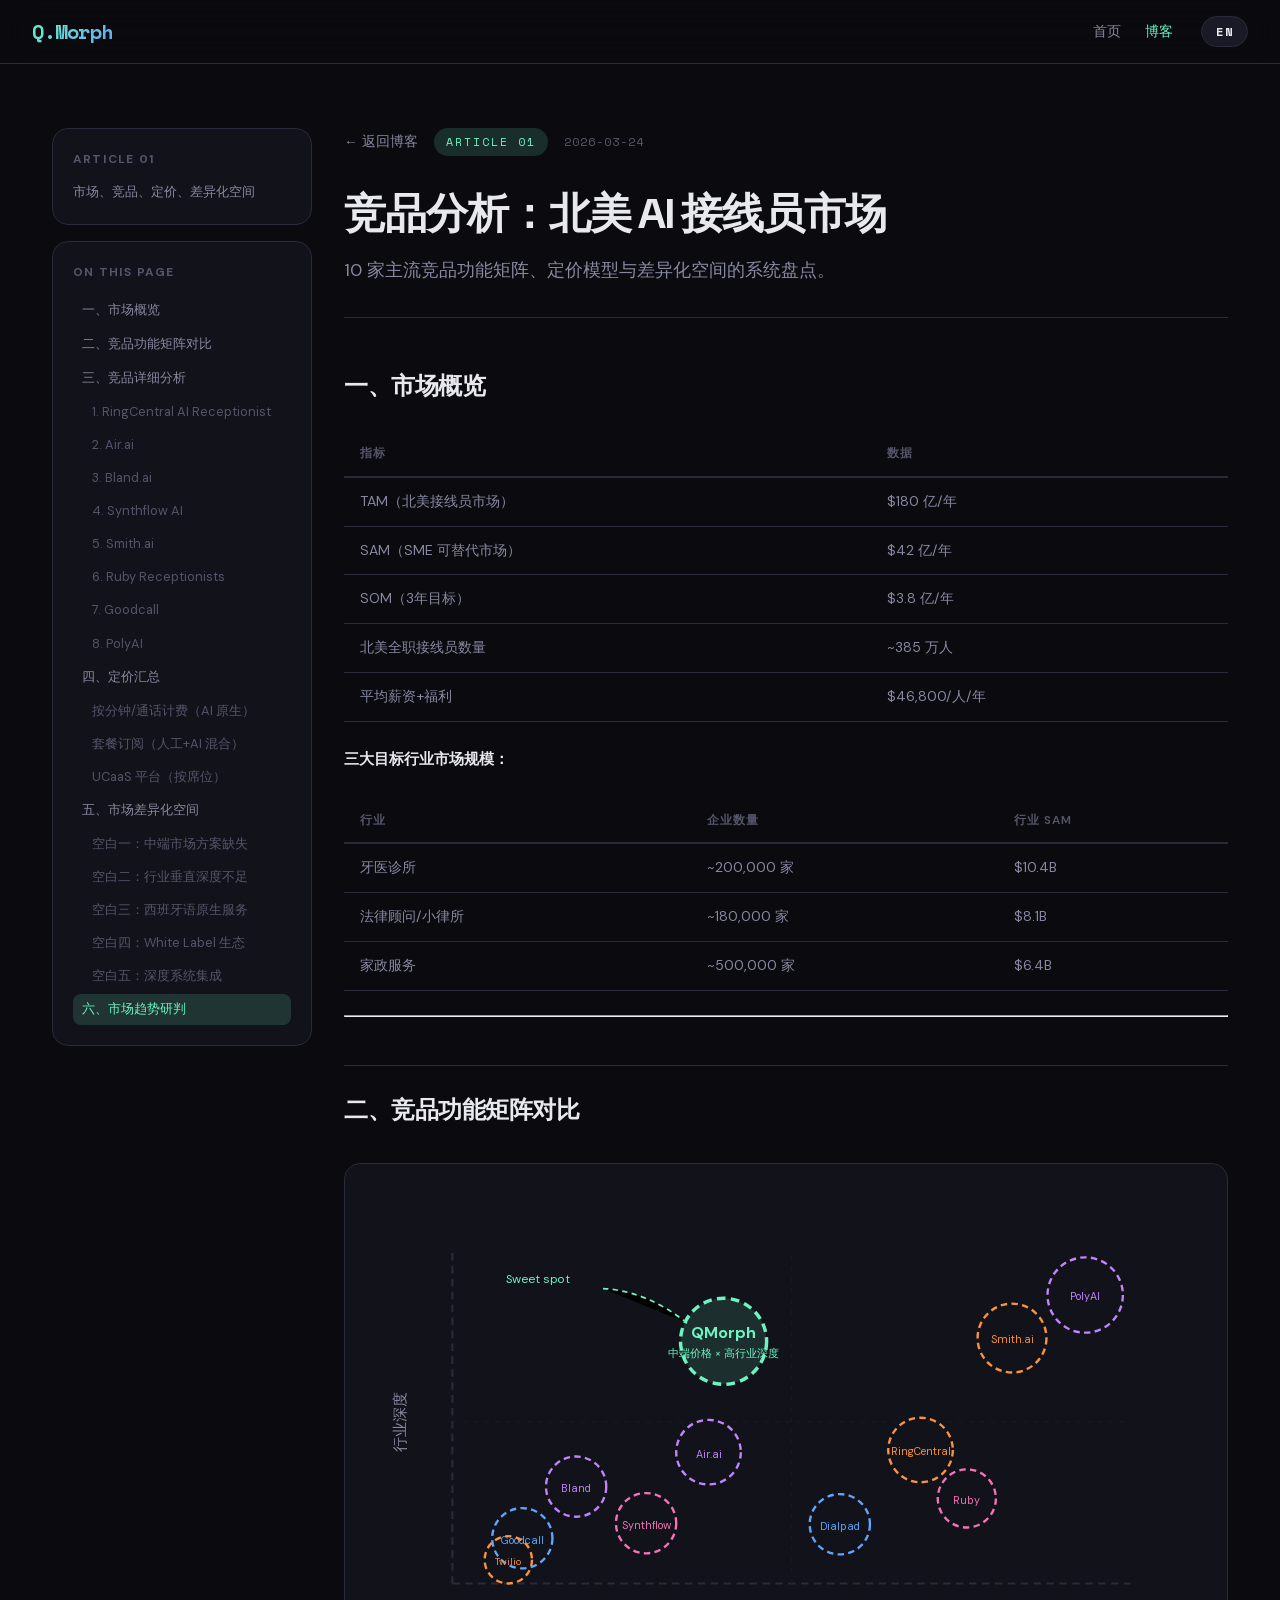
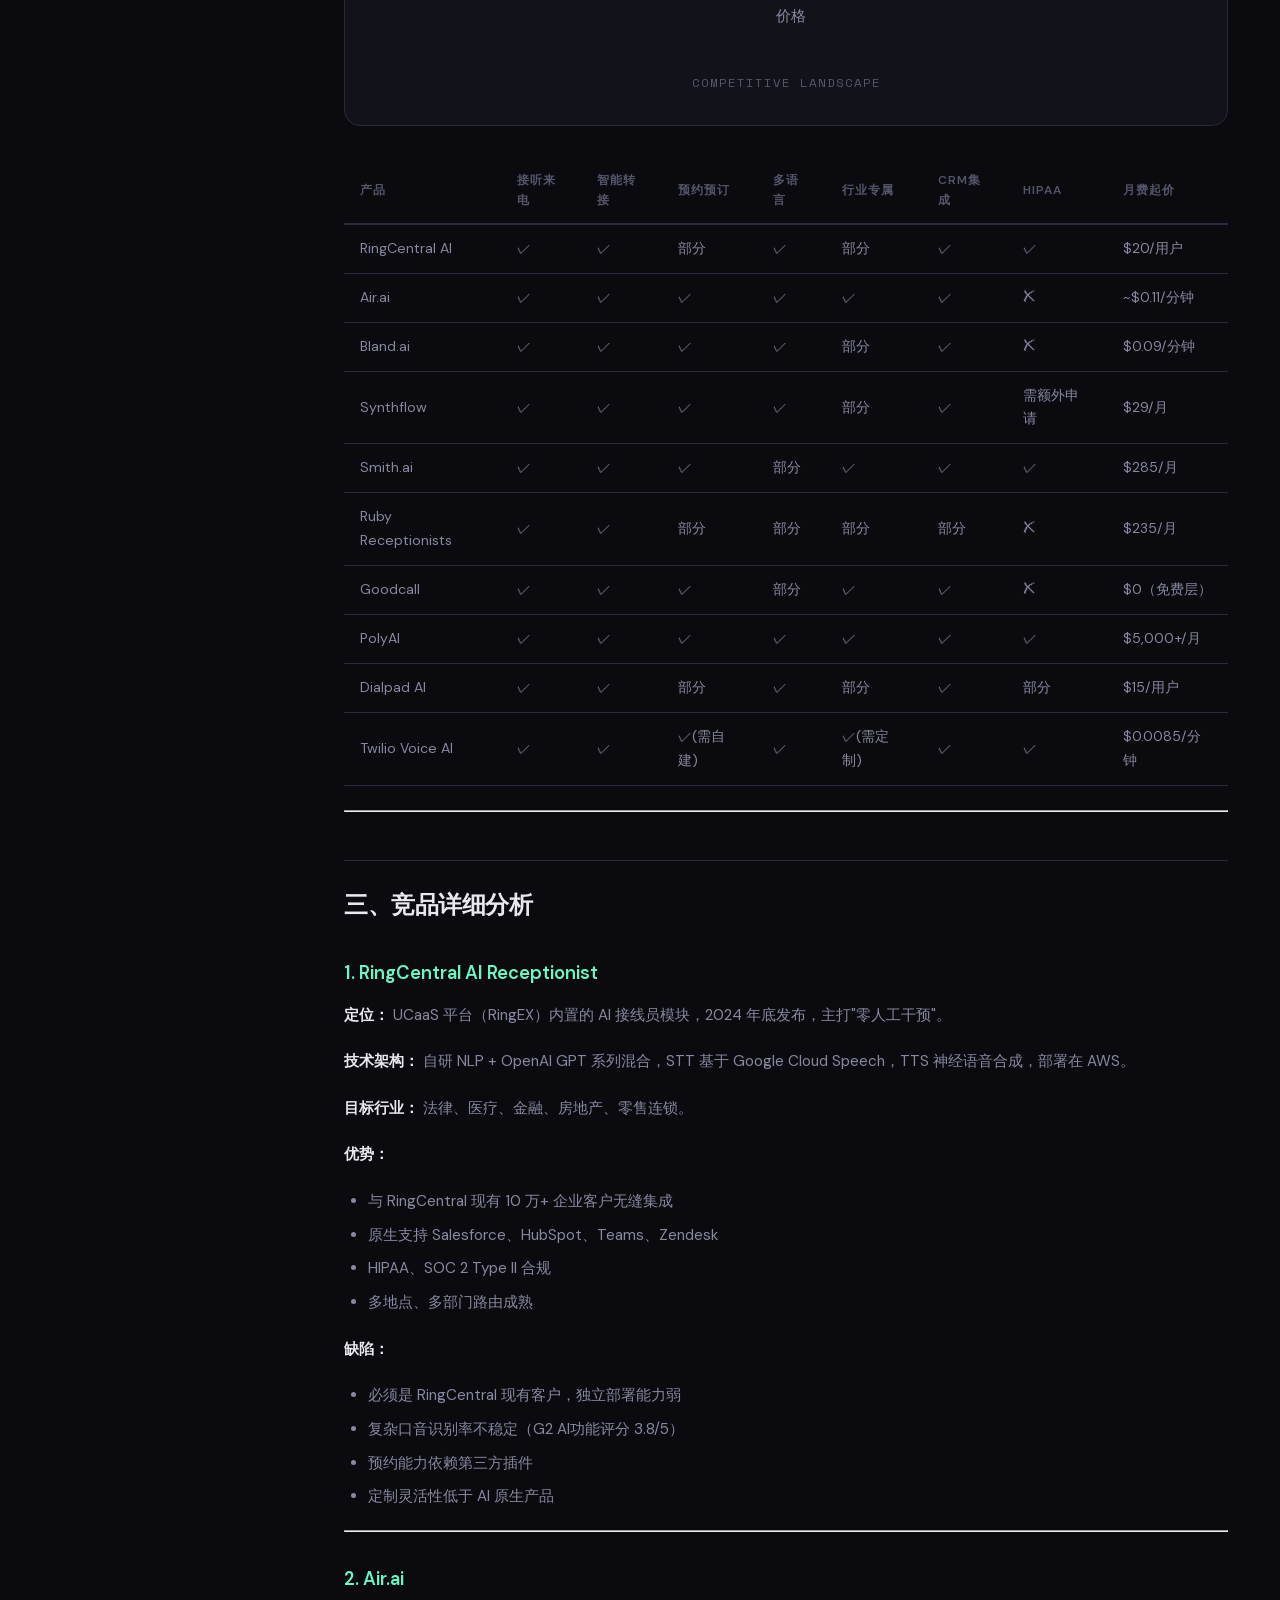
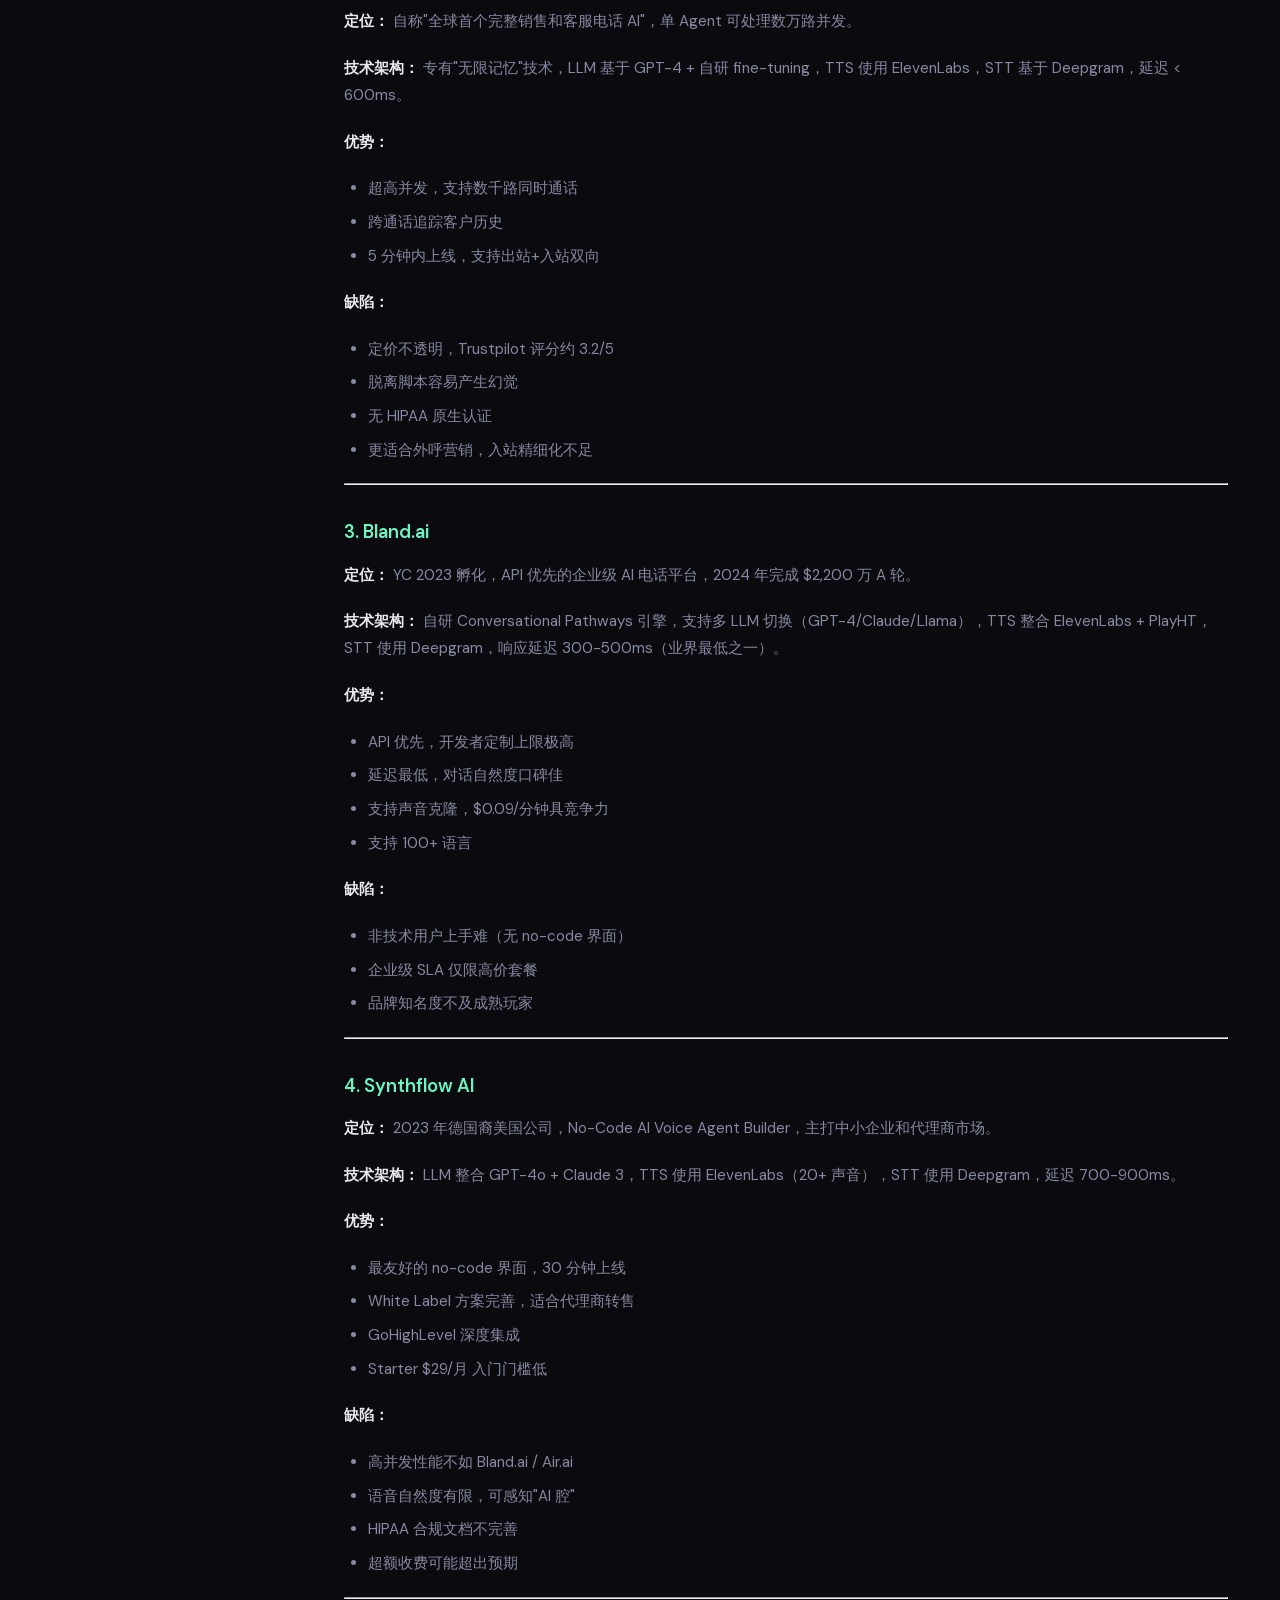
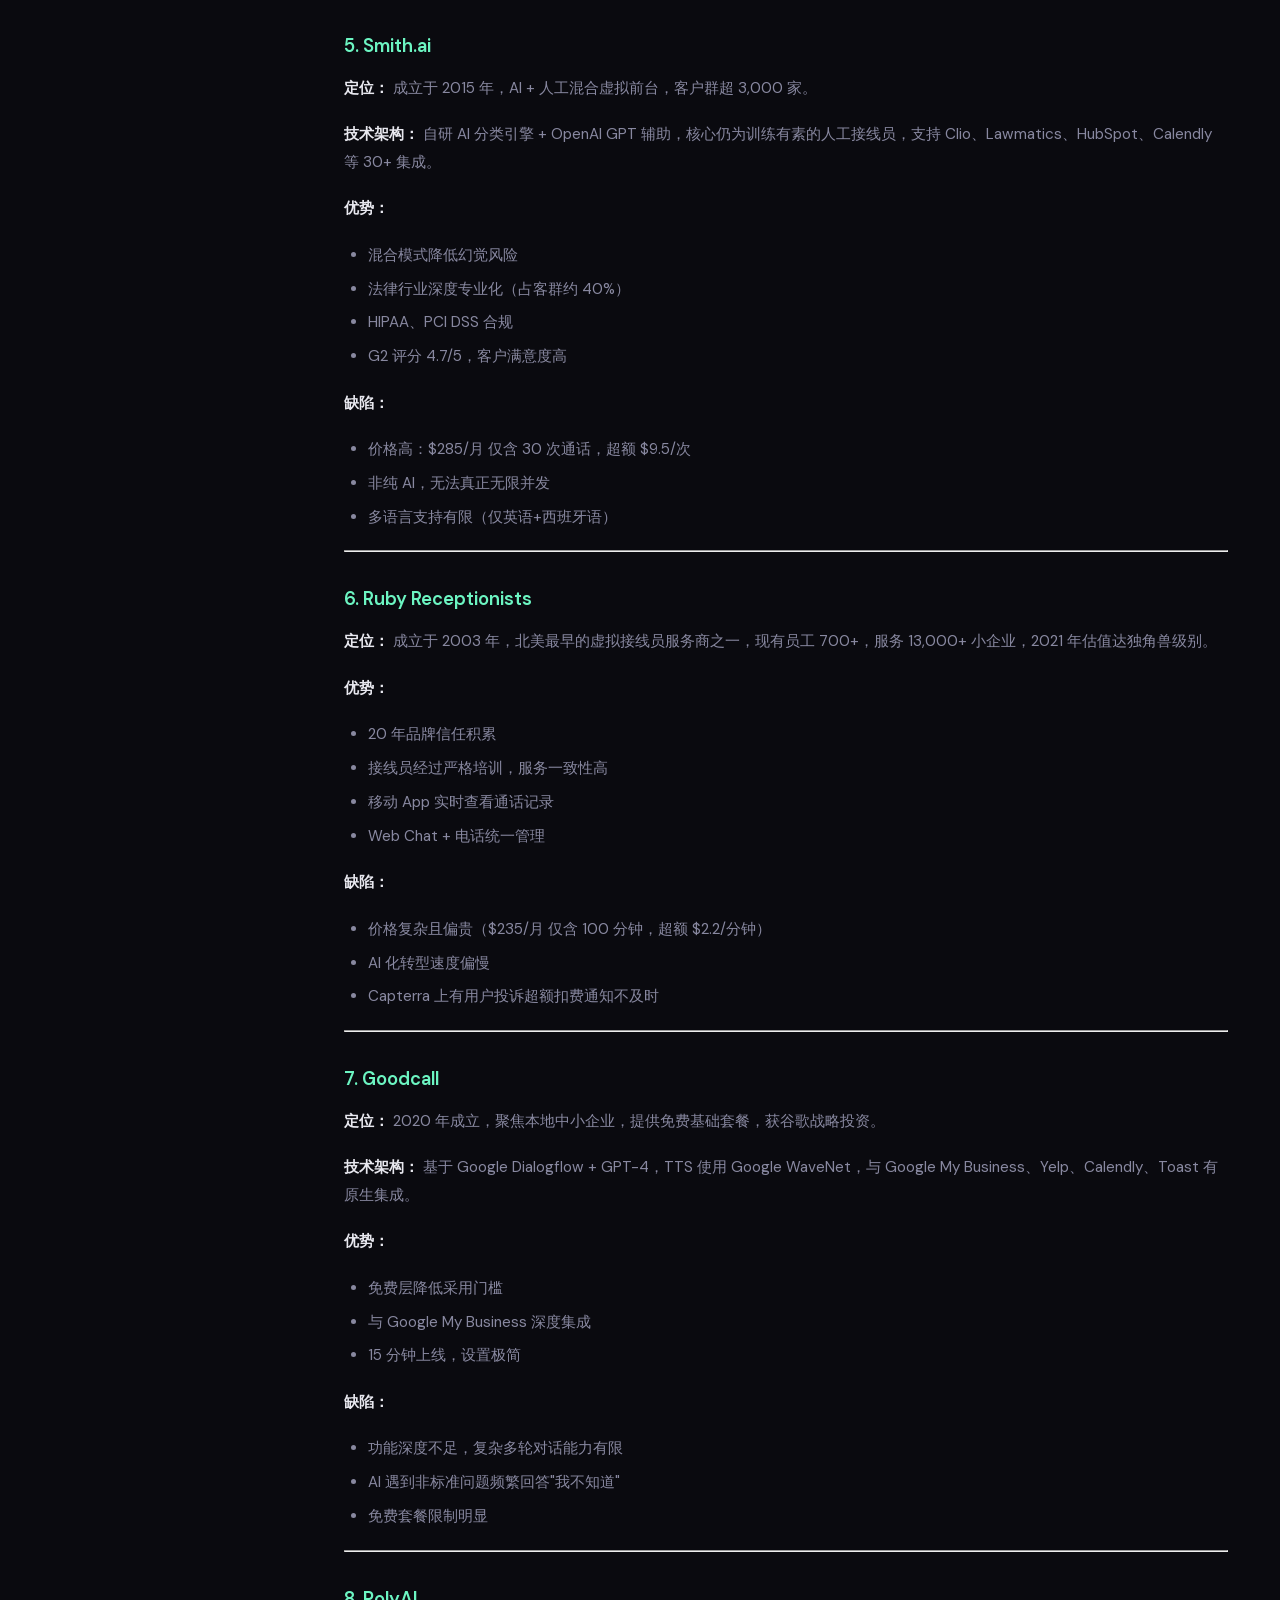
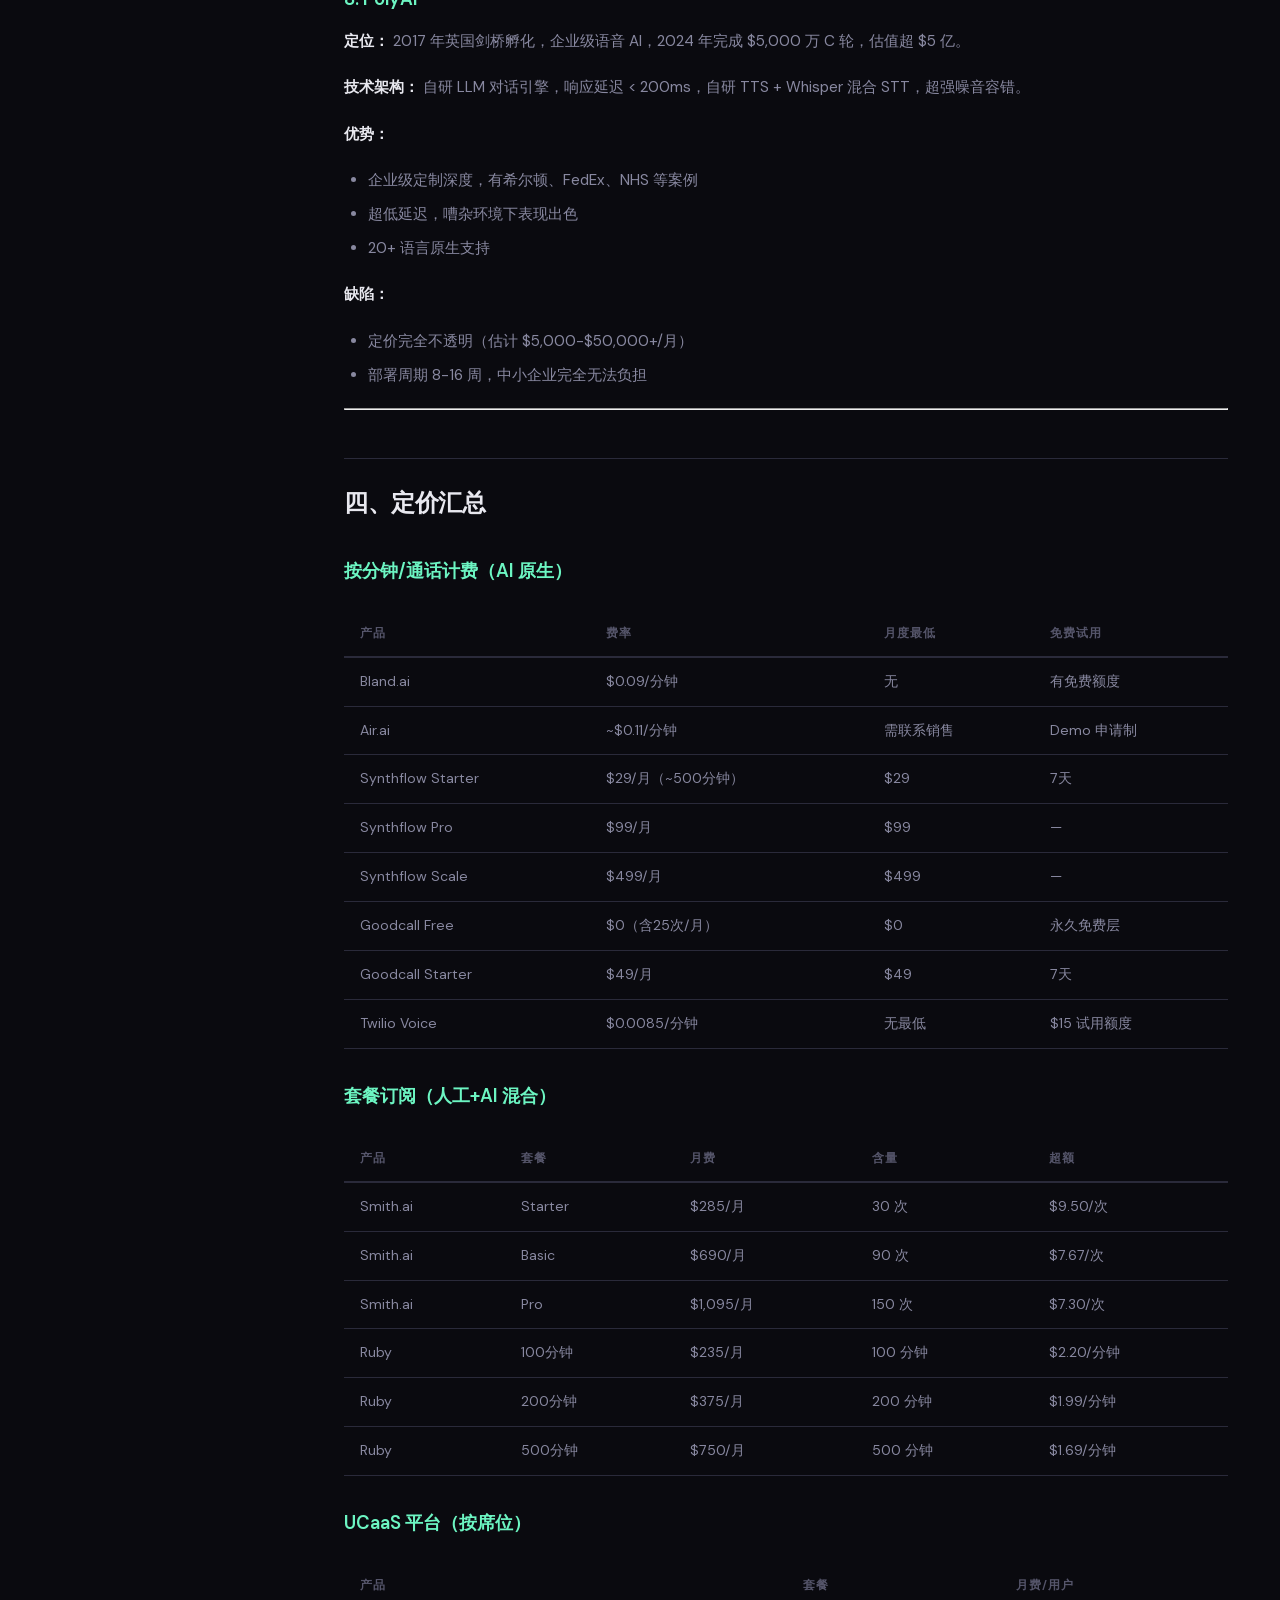
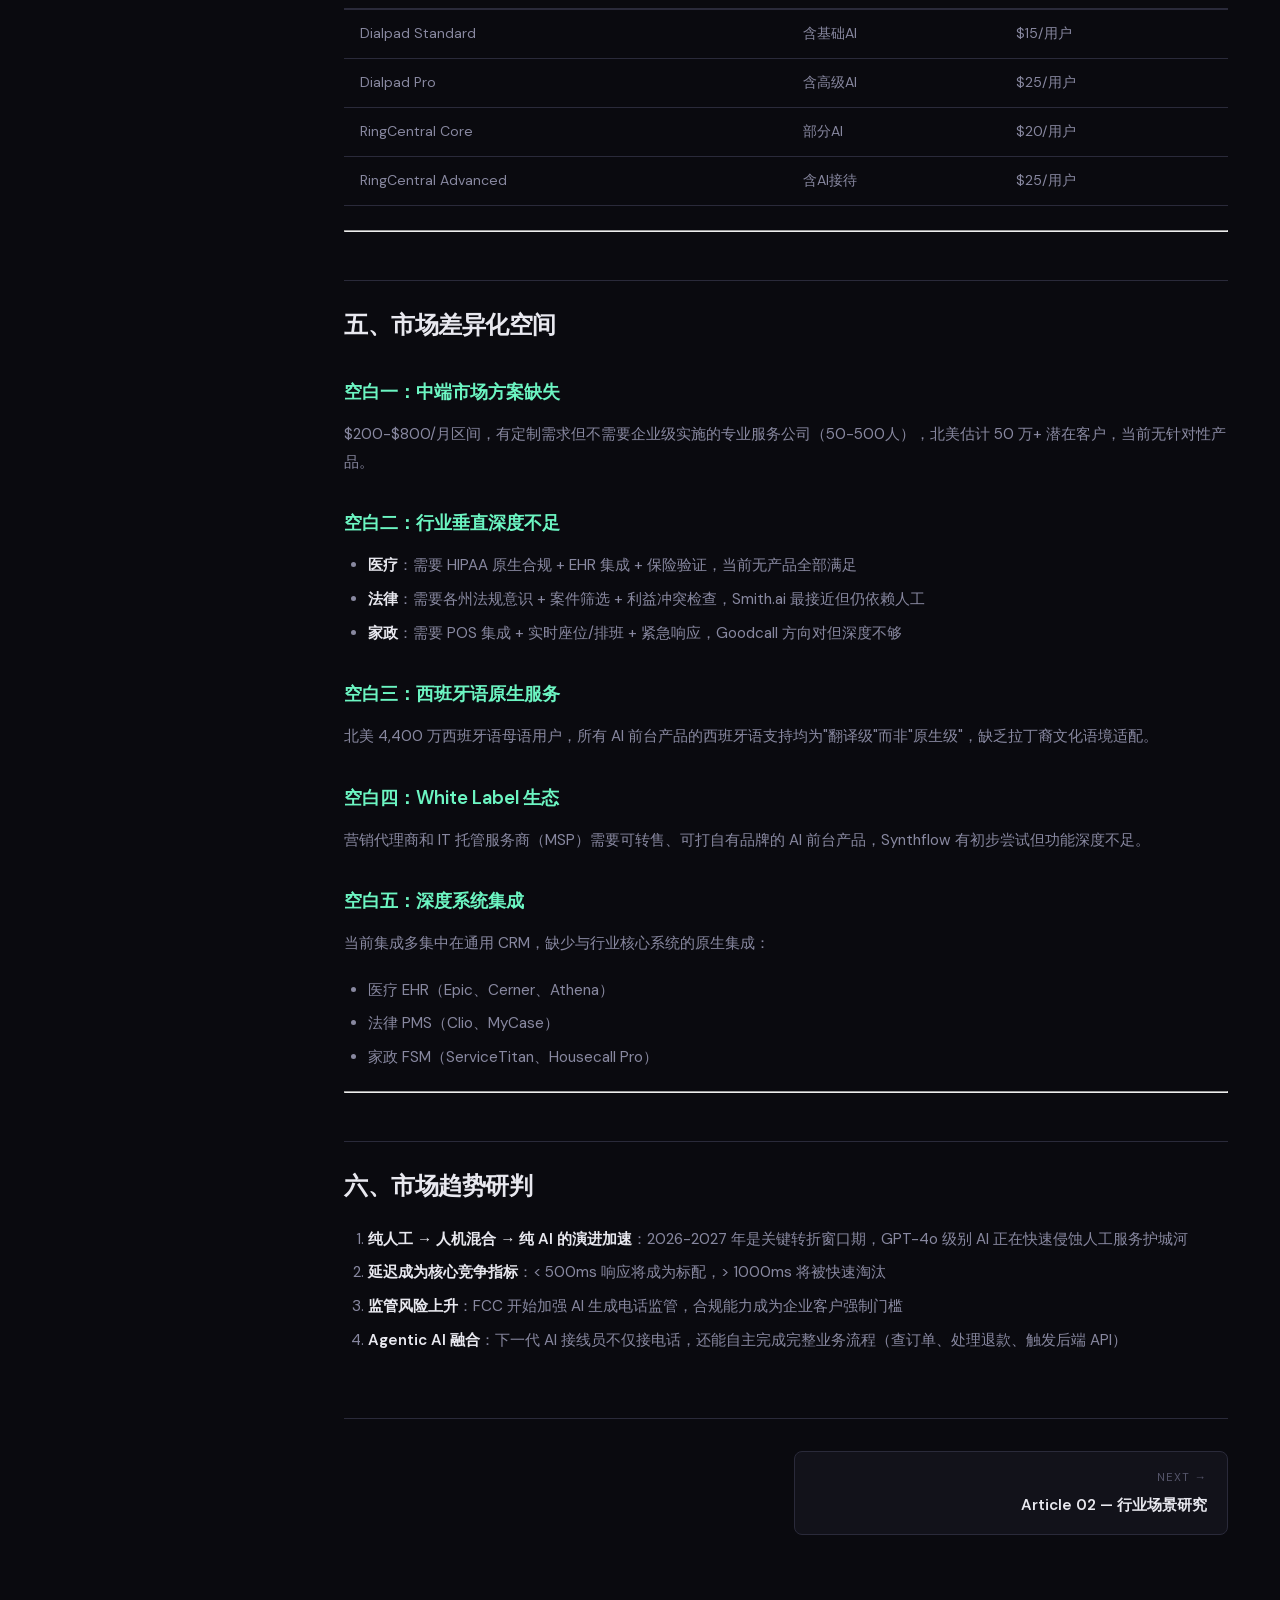
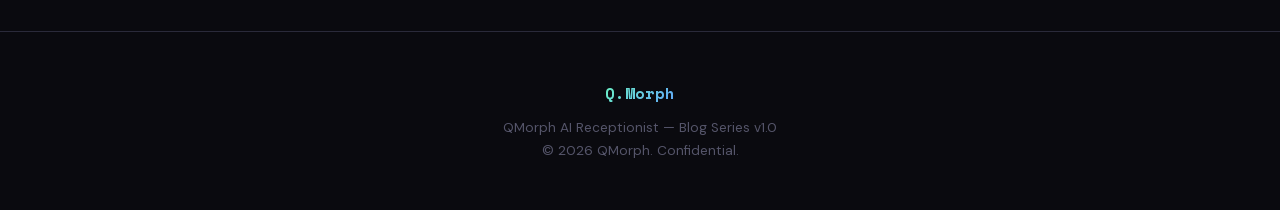
==== commit ee40bc0a: "Add Japanese i18n, mobile responsive layout, and self-hosted fonts - Add full Japanese (ja) translat" ====
--- a/blog.html
+++ b/blog.html
@@ -15,7 +15,17 @@
     <a href="blogs.html" style="color:var(--accent);" data-i18n="nav_blog">博客</a>
     <button id="lang-toggle" class="lang-btn" onclick="toggleLang()">EN</button>
   </div>
+  <button class="hamburger" onclick="toggleMenu()" aria-label="Menu">
+    <span></span><span></span><span></span>
+  </button>
 </nav>
+<div class="mobile-overlay" id="mobile-overlay" onclick="closeMenu()">
+  <div class="mobile-menu" onclick="event.stopPropagation()">
+    <a href="index.html" data-i18n="nav_home">首页</a>
+    <a href="blogs.html" style="color:var(--accent);" data-i18n="nav_blog">博客</a>
+    <button id="lang-toggle-m" class="lang-btn" onclick="toggleLang()" style="margin-top:0.5rem;">EN</button>
+  </div>
+</div>
 
 <div class="wiki-page">
   <div class="wiki-layout">
--- a/styles.css
+++ b/styles.css
@@ -1,4 +1,69 @@
-@import url('https://fonts.googleapis.com/css2?family=DM+Sans:ital,opsz,wght@0,9..40,300;0,9..40,400;0,9..40,500;0,9..40,600;0,9..40,700;1,9..40,400&family=Space+Mono:wght@400;700&family=Noto+Sans+SC:wght@300;400;500;600;700&display=swap');
+/* DM Sans — self-hosted */
+@font-face {
+  font-family: 'DM Sans';
+  font-style: normal;
+  font-weight: 300 700;
+  font-display: swap;
+  src: url(fonts/dm-sans-latin-ext.woff2) format('woff2');
+  unicode-range: U+0100-02BA, U+02BD-02C5, U+02C7-02CC, U+02CE-02D7, U+02DD-02FF, U+0304, U+0308, U+0329, U+1D00-1DBF, U+1E00-1E9F, U+1EF2-1EFF, U+2020, U+20A0-20AB, U+20AD-20C0, U+2113, U+2C60-2C7F, U+A720-A7FF;
+}
+@font-face {
+  font-family: 'DM Sans';
+  font-style: normal;
+  font-weight: 300 700;
+  font-display: swap;
+  src: url(fonts/dm-sans-latin.woff2) format('woff2');
+  unicode-range: U+0000-00FF, U+0131, U+0152-0153, U+02BB-02BC, U+02C6, U+02DA, U+02DC, U+0304, U+0308, U+0329, U+2000-206F, U+20AC, U+2122, U+2191, U+2193, U+2212, U+2215, U+FEFF, U+FFFD;
+}
+@font-face {
+  font-family: 'DM Sans';
+  font-style: italic;
+  font-weight: 400;
+  font-display: swap;
+  src: url(fonts/dm-sans-italic-latin-ext.woff2) format('woff2');
+  unicode-range: U+0100-02BA, U+02BD-02C5, U+02C7-02CC, U+02CE-02D7, U+02DD-02FF, U+0304, U+0308, U+0329, U+1D00-1DBF, U+1E00-1E9F, U+1EF2-1EFF, U+2020, U+20A0-20AB, U+20AD-20C0, U+2113, U+2C60-2C7F, U+A720-A7FF;
+}
+@font-face {
+  font-family: 'DM Sans';
+  font-style: italic;
+  font-weight: 400;
+  font-display: swap;
+  src: url(fonts/dm-sans-italic-latin.woff2) format('woff2');
+  unicode-range: U+0000-00FF, U+0131, U+0152-0153, U+02BB-02BC, U+02C6, U+02DA, U+02DC, U+0304, U+0308, U+0329, U+2000-206F, U+20AC, U+2122, U+2191, U+2193, U+2212, U+2215, U+FEFF, U+FFFD;
+}
+/* Space Mono — self-hosted */
+@font-face {
+  font-family: 'Space Mono';
+  font-style: normal;
+  font-weight: 400;
+  font-display: swap;
+  src: url(fonts/space-mono-400-latin-ext.woff2) format('woff2');
+  unicode-range: U+0100-02BA, U+02BD-02C5, U+02C7-02CC, U+02CE-02D7, U+02DD-02FF, U+0304, U+0308, U+0329, U+1D00-1DBF, U+1E00-1E9F, U+1EF2-1EFF, U+2020, U+20A0-20AB, U+20AD-20C0, U+2113, U+2C60-2C7F, U+A720-A7FF;
+}
+@font-face {
+  font-family: 'Space Mono';
+  font-style: normal;
+  font-weight: 400;
+  font-display: swap;
+  src: url(fonts/space-mono-400-latin.woff2) format('woff2');
+  unicode-range: U+0000-00FF, U+0131, U+0152-0153, U+02BB-02BC, U+02C6, U+02DA, U+02DC, U+0304, U+0308, U+0329, U+2000-206F, U+20AC, U+2122, U+2191, U+2193, U+2212, U+2215, U+FEFF, U+FFFD;
+}
+@font-face {
+  font-family: 'Space Mono';
+  font-style: normal;
+  font-weight: 700;
+  font-display: swap;
+  src: url(fonts/space-mono-700-latin-ext.woff2) format('woff2');
+  unicode-range: U+0100-02BA, U+02BD-02C5, U+02C7-02CC, U+02CE-02D7, U+02DD-02FF, U+0304, U+0308, U+0329, U+1D00-1DBF, U+1E00-1E9F, U+1EF2-1EFF, U+2020, U+20A0-20AB, U+20AD-20C0, U+2113, U+2C60-2C7F, U+A720-A7FF;
+}
+@font-face {
+  font-family: 'Space Mono';
+  font-style: normal;
+  font-weight: 700;
+  font-display: swap;
+  src: url(fonts/space-mono-700-latin.woff2) format('woff2');
+  unicode-range: U+0000-00FF, U+0131, U+0152-0153, U+02BB-02BC, U+02C6, U+02DA, U+02DC, U+0304, U+0308, U+0329, U+2000-206F, U+20AC, U+2122, U+2191, U+2193, U+2212, U+2215, U+FEFF, U+FFFD;
+}
 
 :root {
   --bg: #0a0a0f;
@@ -18,7 +83,7 @@
   --gradient-2: linear-gradient(135deg, #c084fc 0%, #f472b6 100%);
   --radius: 16px;
   --radius-sm: 8px;
-  --font: 'DM Sans', 'Noto Sans SC', sans-serif;
+  --font: 'DM Sans', -apple-system, BlinkMacSystemFont, "Segoe UI", "PingFang SC", "Hiragino Kaku Gothic ProN", "Hiragino Sans", "Yu Gothic", "Microsoft YaHei", sans-serif;
   --mono: 'Space Mono', monospace;
 }
 
@@ -88,6 +153,52 @@
   color: var(--accent);
 }
 
+/* Hamburger button — hidden on desktop */
+.hamburger {
+  display: none;
+  background: none; border: none; cursor: pointer;
+  width: 36px; height: 36px;
+  flex-direction: column; justify-content: center; align-items: center; gap: 5px;
+  padding: 0; z-index: 110;
+}
+.hamburger span {
+  display: block;
+  width: 22px; height: 2px;
+  background: var(--text);
+  border-radius: 2px;
+  transition: all 0.3s;
+}
+.hamburger.open span:nth-child(1) { transform: translateY(7px) rotate(45deg); }
+.hamburger.open span:nth-child(2) { opacity: 0; }
+.hamburger.open span:nth-child(3) { transform: translateY(-7px) rotate(-45deg); }
+
+/* Mobile overlay menu */
+.mobile-overlay {
+  display: none;
+  position: fixed; inset: 0; z-index: 99;
+  background: rgba(0,0,0,0.6);
+  backdrop-filter: blur(6px);
+  opacity: 0;
+  transition: opacity 0.3s;
+}
+.mobile-overlay.open { display: flex; opacity: 1; }
+.mobile-menu {
+  position: absolute; top: 64px; left: 0; right: 0;
+  background: var(--bg-card);
+  border-bottom: 1px solid var(--border);
+  padding: 1.5rem 2rem 2rem;
+  display: flex; flex-direction: column; gap: 0.25rem;
+}
+.mobile-menu a {
+  color: var(--text-dim); text-decoration: none;
+  font-size: 1rem; font-weight: 500;
+  padding: 0.65rem 0.75rem;
+  border-radius: var(--radius-sm);
+  transition: all 0.2s;
+}
+.mobile-menu a:hover,
+.mobile-menu a:active { background: var(--accent-dim); color: var(--accent); }
+
 /* Hero */
 .hero {
   min-height: 100vh;
@@ -672,3 +783,75 @@
   font-size: 0.85rem; font-weight: 500;
 }
 .tech-icon { font-size: 1.3rem; }
+
+/* ===== Mobile responsive ===== */
+@media (max-width: 768px) {
+  /* Show hamburger, hide desktop nav links */
+  .hamburger { display: flex; }
+  nav .nav-links { display: none; }
+  nav { padding: 0 1.25rem; }
+
+  /* Hero */
+  .hero { padding: 6rem 1.25rem 3rem; min-height: auto; }
+  .hero p { font-size: 1rem; }
+  .hero-stats {
+    display: grid;
+    grid-template-columns: 1fr 1fr;
+    gap: 1.25rem 2rem;
+  }
+
+  /* Sections */
+  section { padding: 3rem 1.25rem; }
+  .section-desc { font-size: 1rem; }
+
+  /* Architecture flow — vertical on mobile */
+  .arch-diagram { padding: 1.5rem; }
+  .arch-flow {
+    flex-direction: column;
+    min-width: 0;
+    gap: 0;
+  }
+  .arch-arrow {
+    transform: rotate(90deg);
+    padding: 0.25rem 0;
+  }
+  .arch-node { min-width: 0; width: 100%; }
+
+  /* Step sections */
+  .step-section { padding: 3rem 1.25rem; }
+  .step-header {
+    flex-direction: column;
+    gap: 0.75rem;
+  }
+  .step-header h2 { font-size: 1.4rem; }
+
+  /* Phone frame — fit narrow screens */
+  .phone-frame { width: 100%; max-width: 320px; }
+
+  /* Business scenario grid — single column */
+  .biz-scenario-grid { grid-template-columns: 1fr !important; }
+
+  /* Tables — horizontal scroll */
+  .report-card { padding: 1.25rem; overflow-x: auto; }
+  .spec-table { min-width: 480px; }
+
+  /* Report header — allow wrapping */
+  .report-header { flex-wrap: wrap; gap: 0.5rem; }
+
+  /* Stat grid */
+  .stat-grid { grid-template-columns: 1fr 1fr; }
+
+  /* Flow nodes */
+  .flow-node { padding: 0.75rem 1rem; min-width: 0; font-size: 0.85rem; }
+
+  /* Footer */
+  footer { padding: 2rem 1.25rem; }
+}
+
+@media (max-width: 480px) {
+  .hero h1 { letter-spacing: -1px; }
+  .hero-stats .stat-val { font-size: 1.5rem; }
+  .tech-grid { grid-template-columns: 1fr; }
+  .config-grid { grid-template-columns: 1fr; }
+  .step-num { font-size: 2rem; }
+}
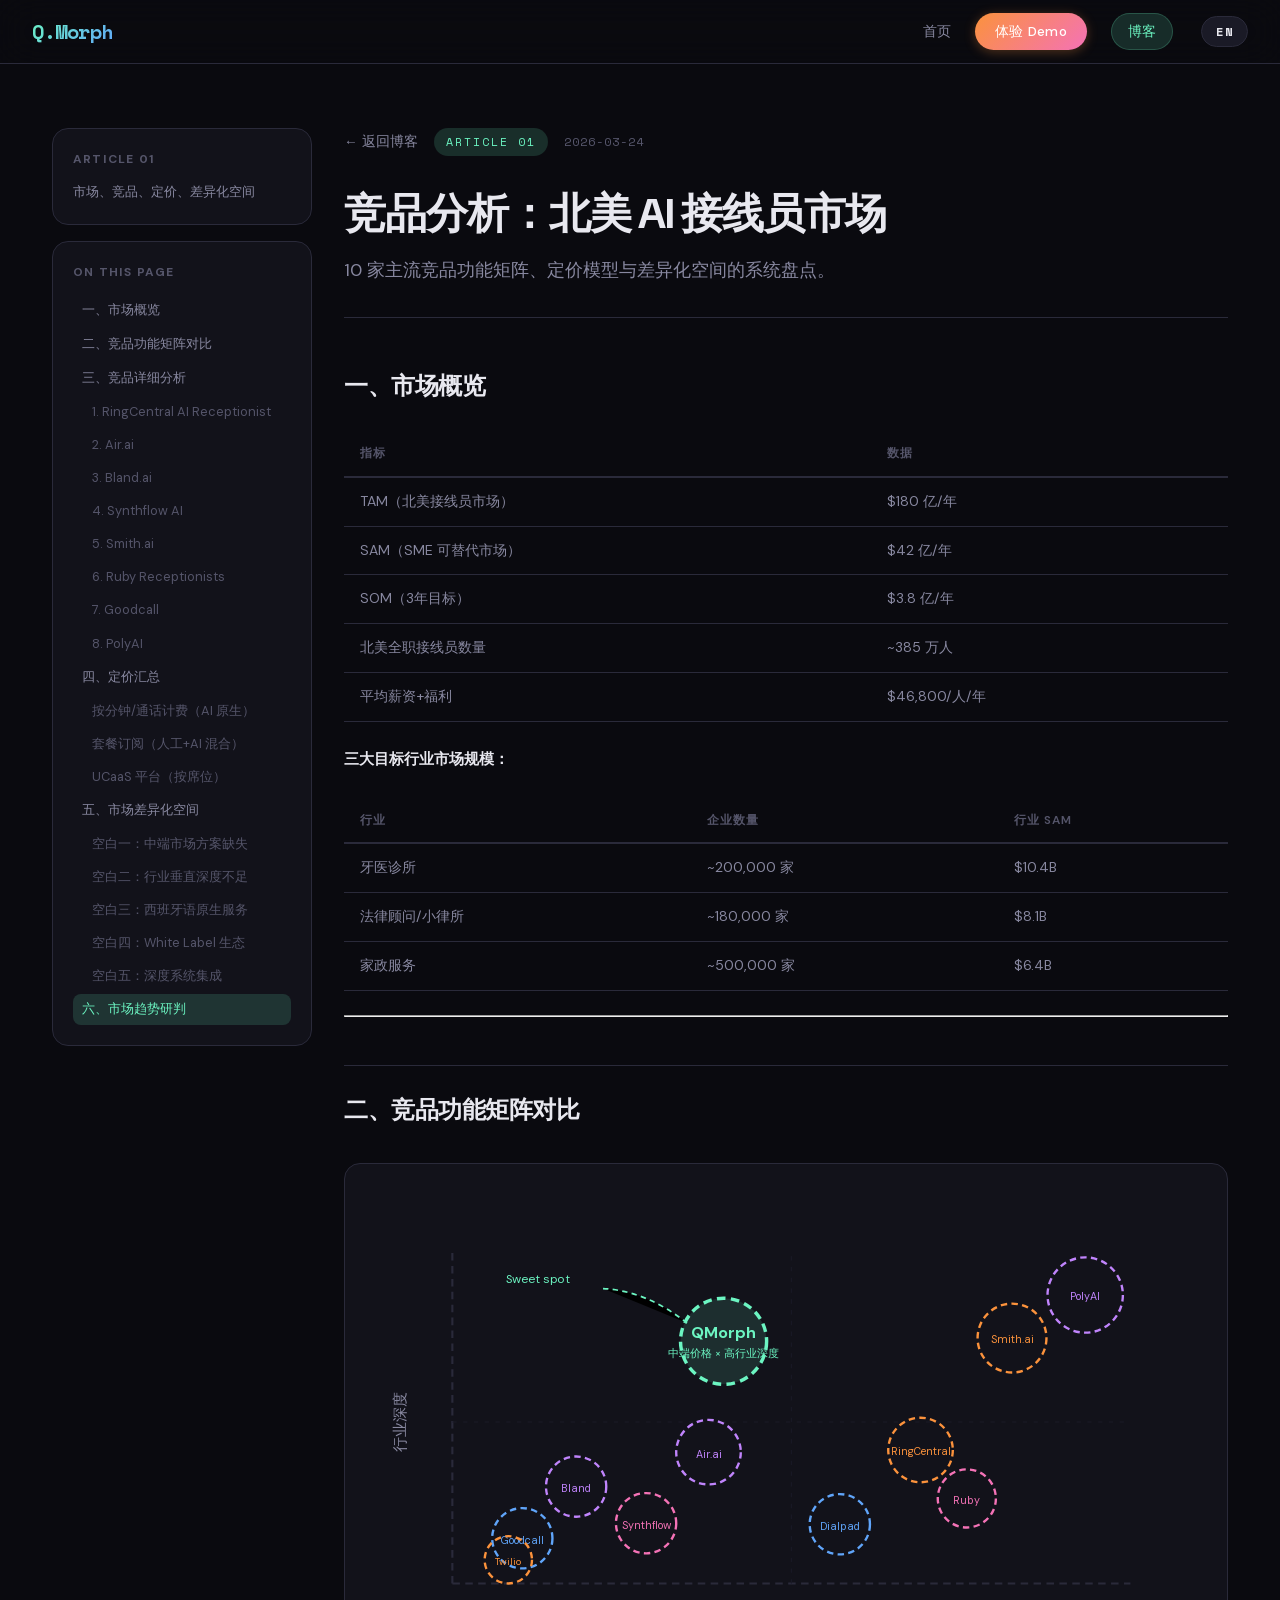
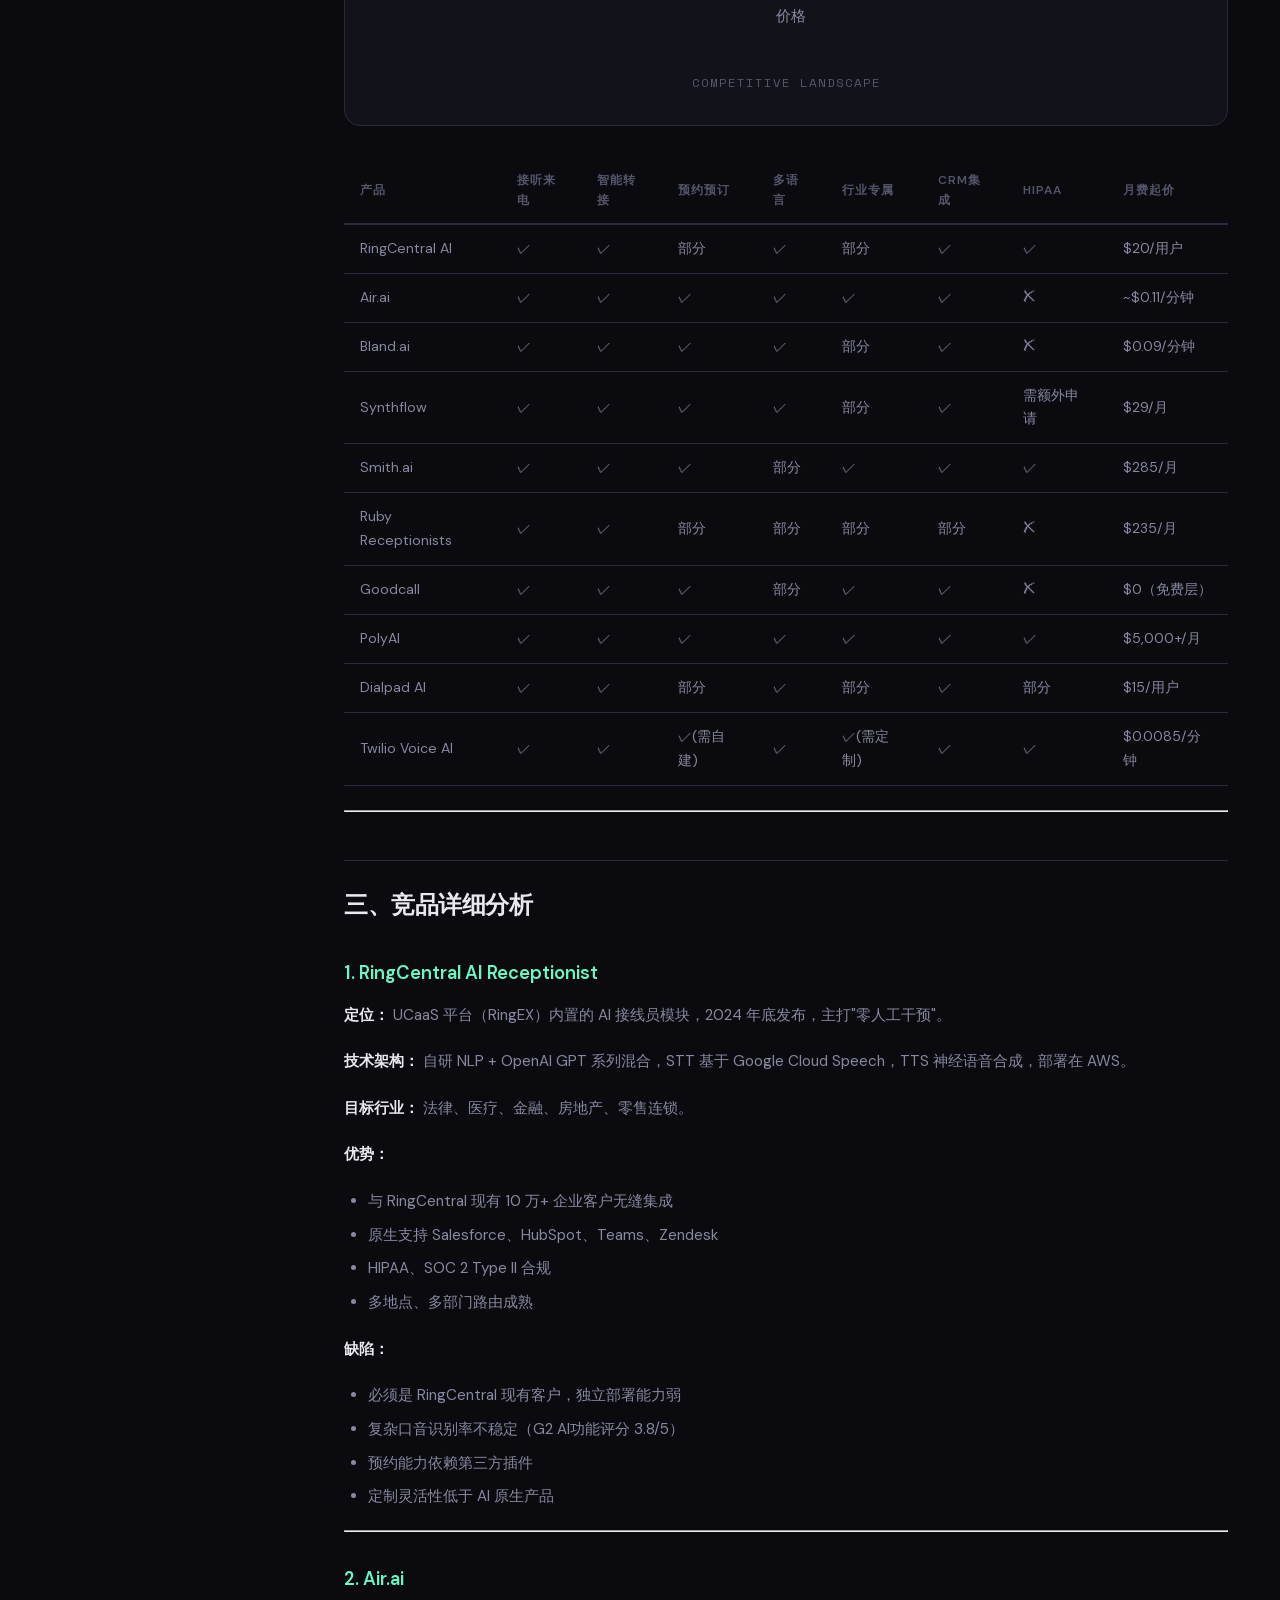
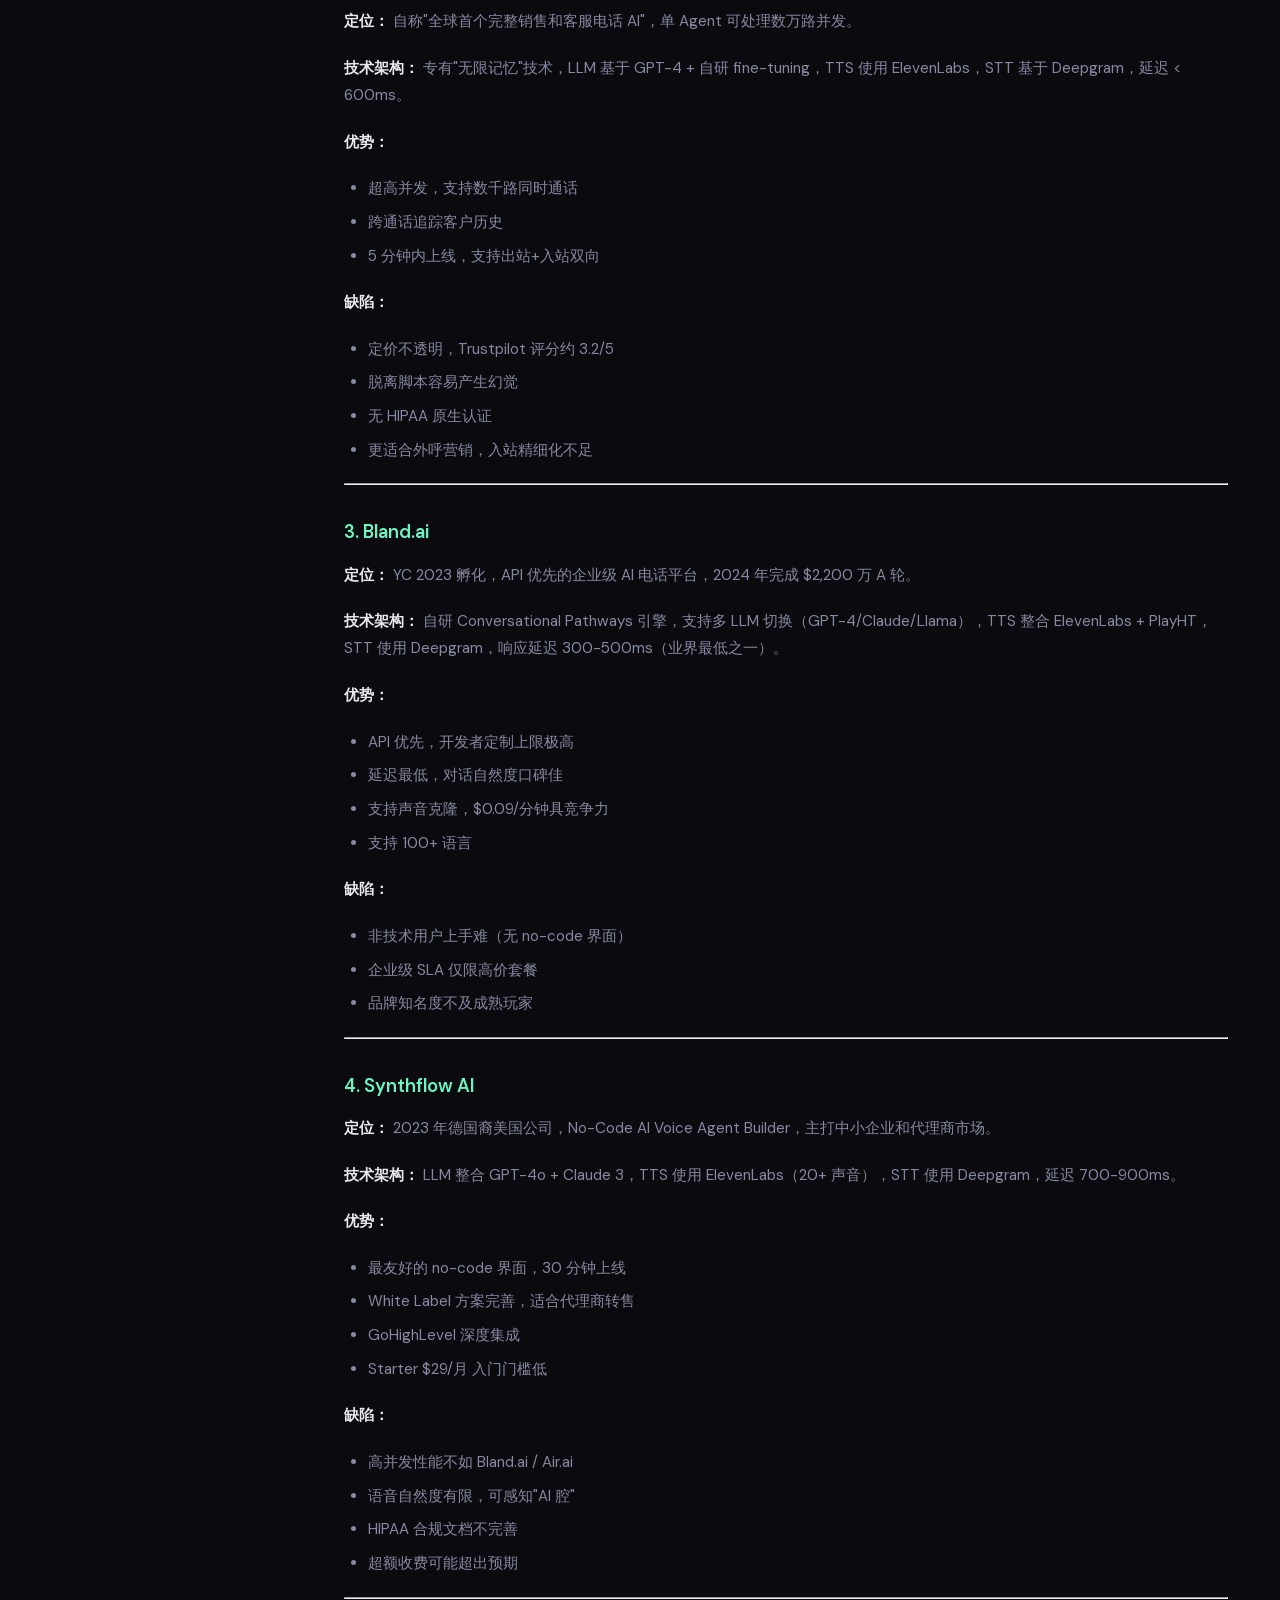
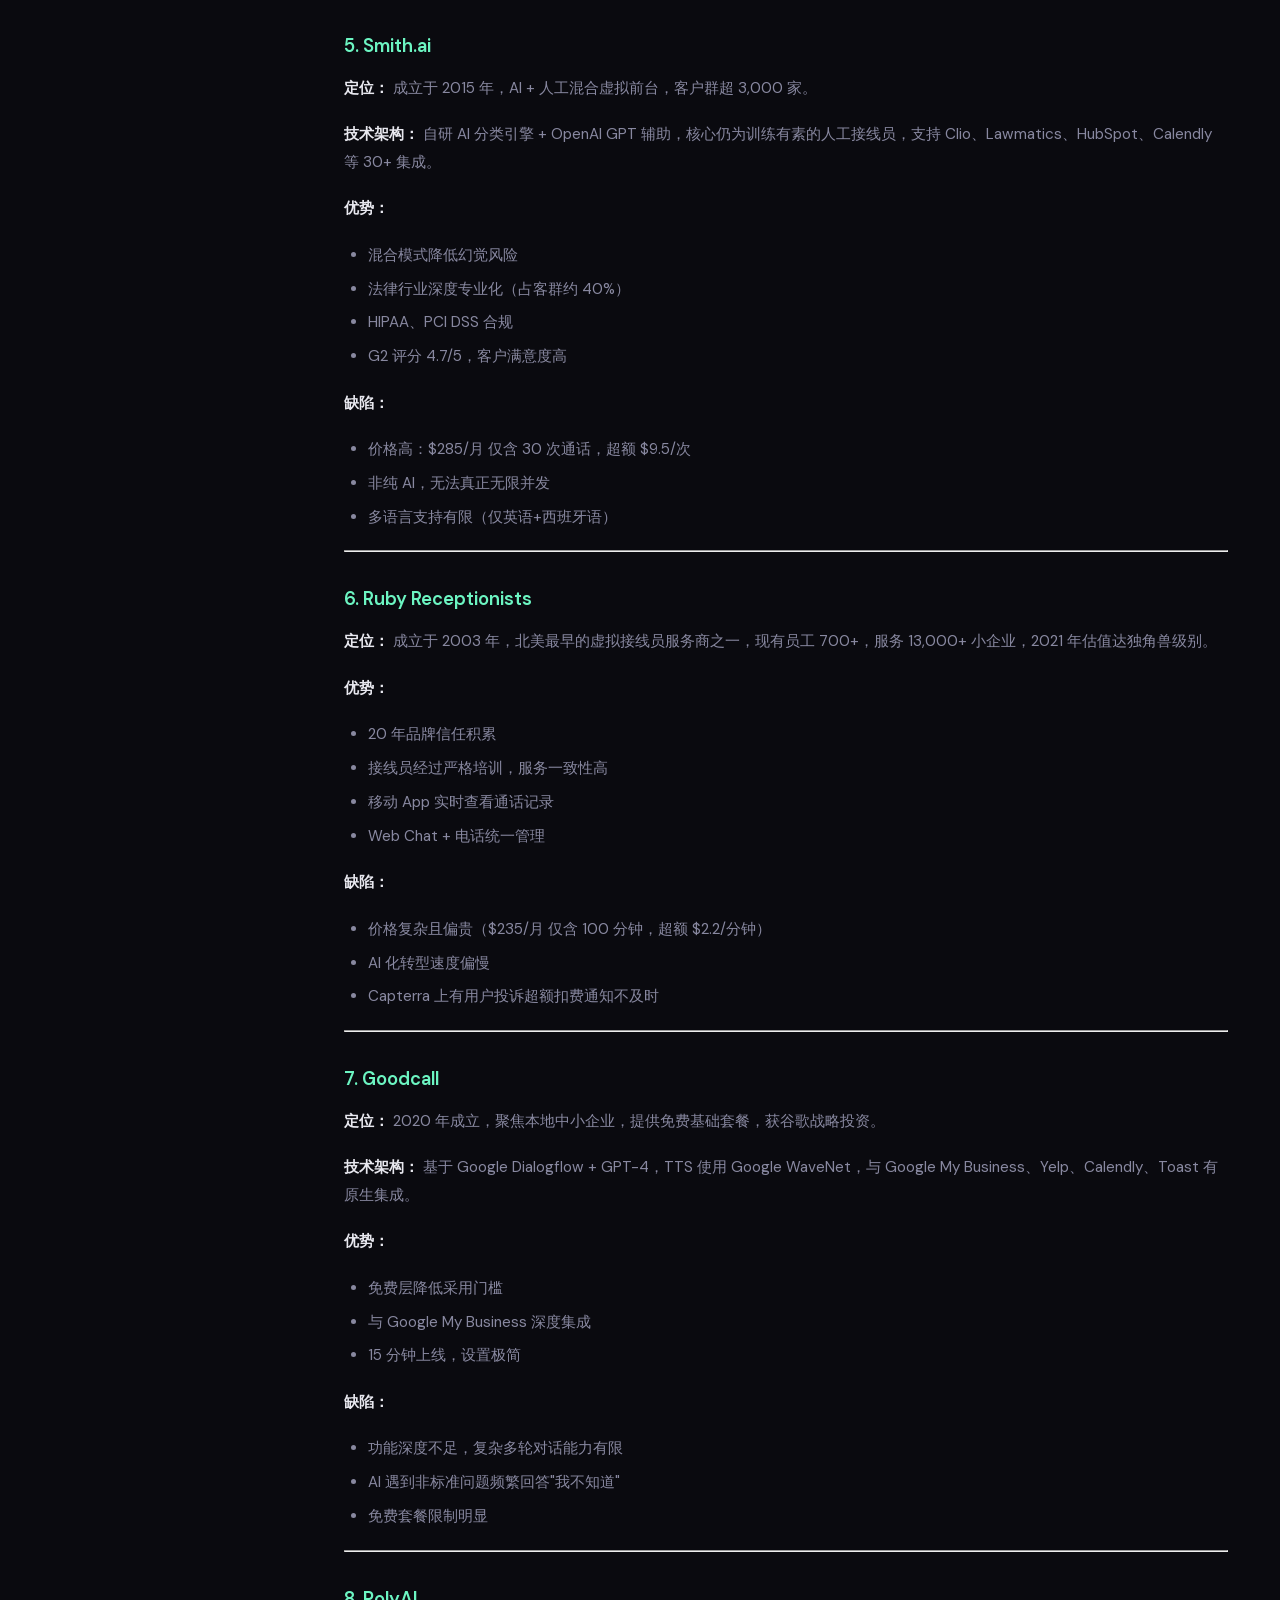
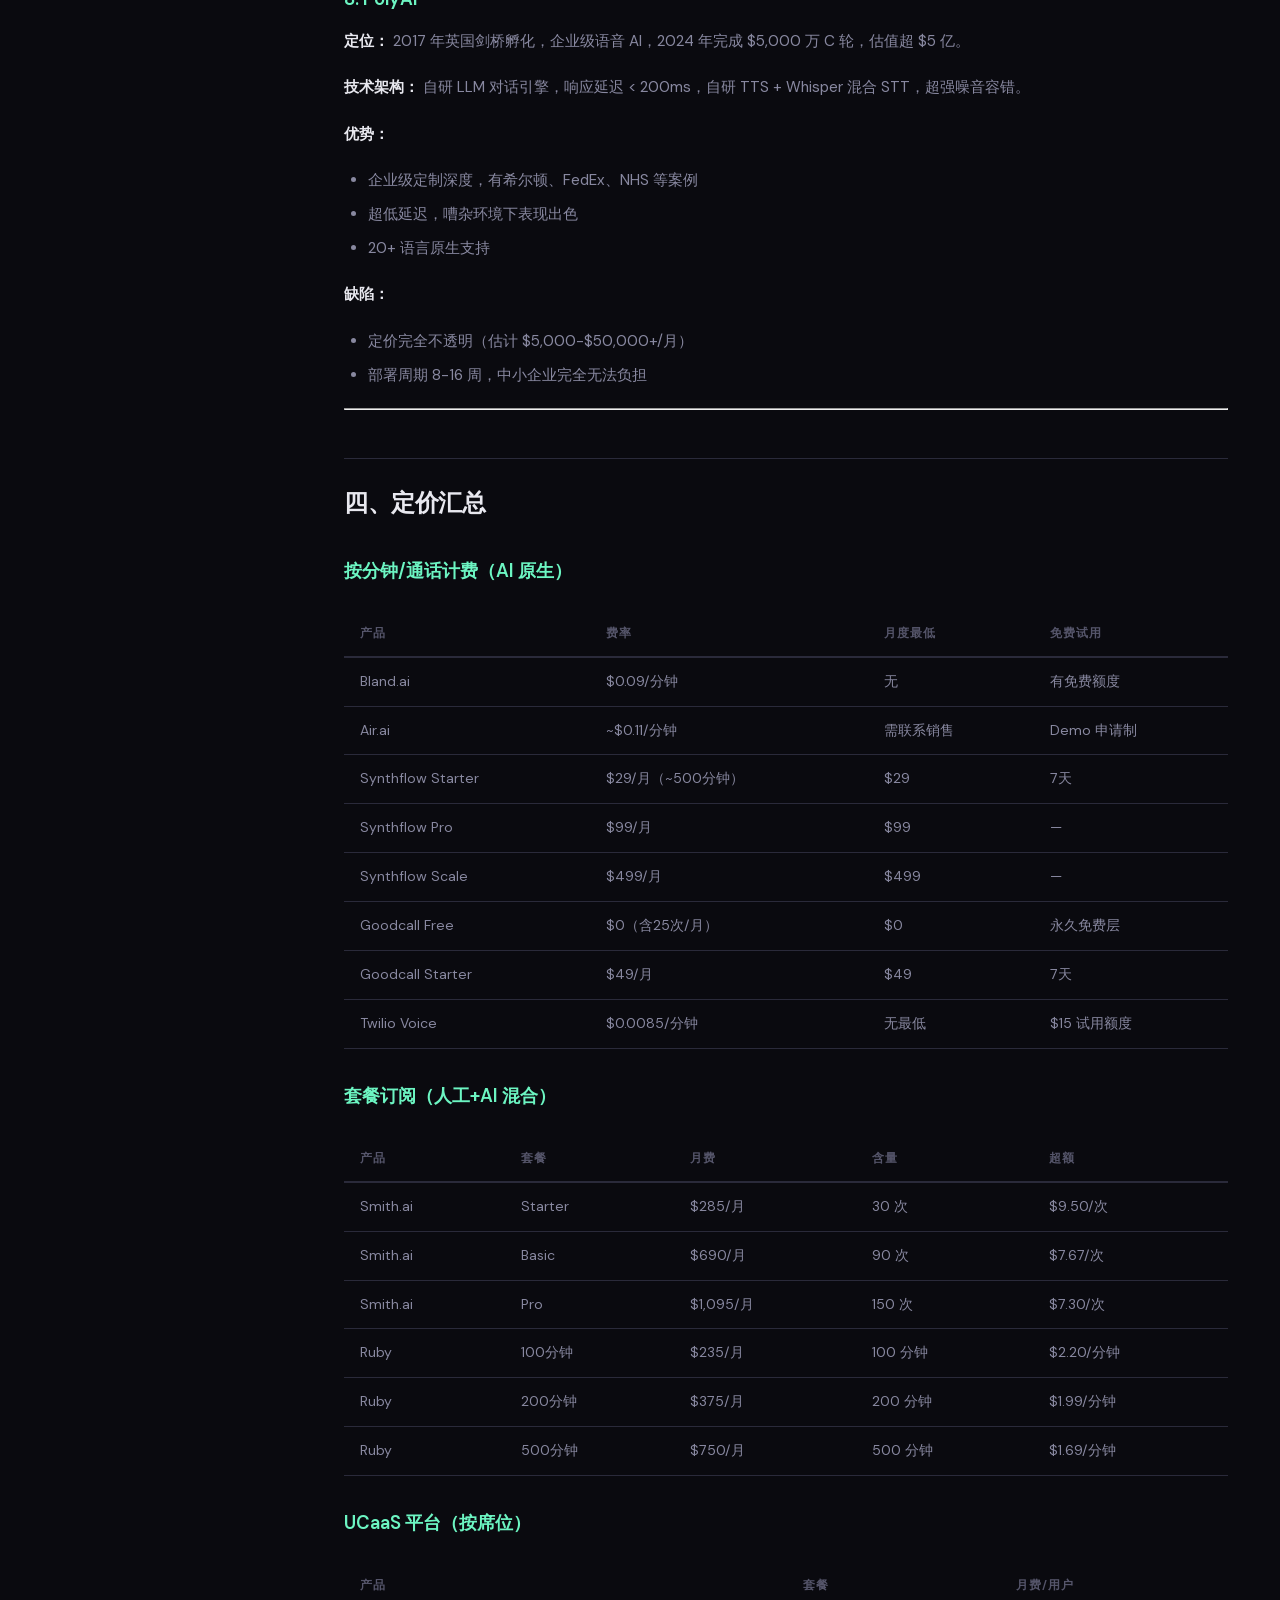
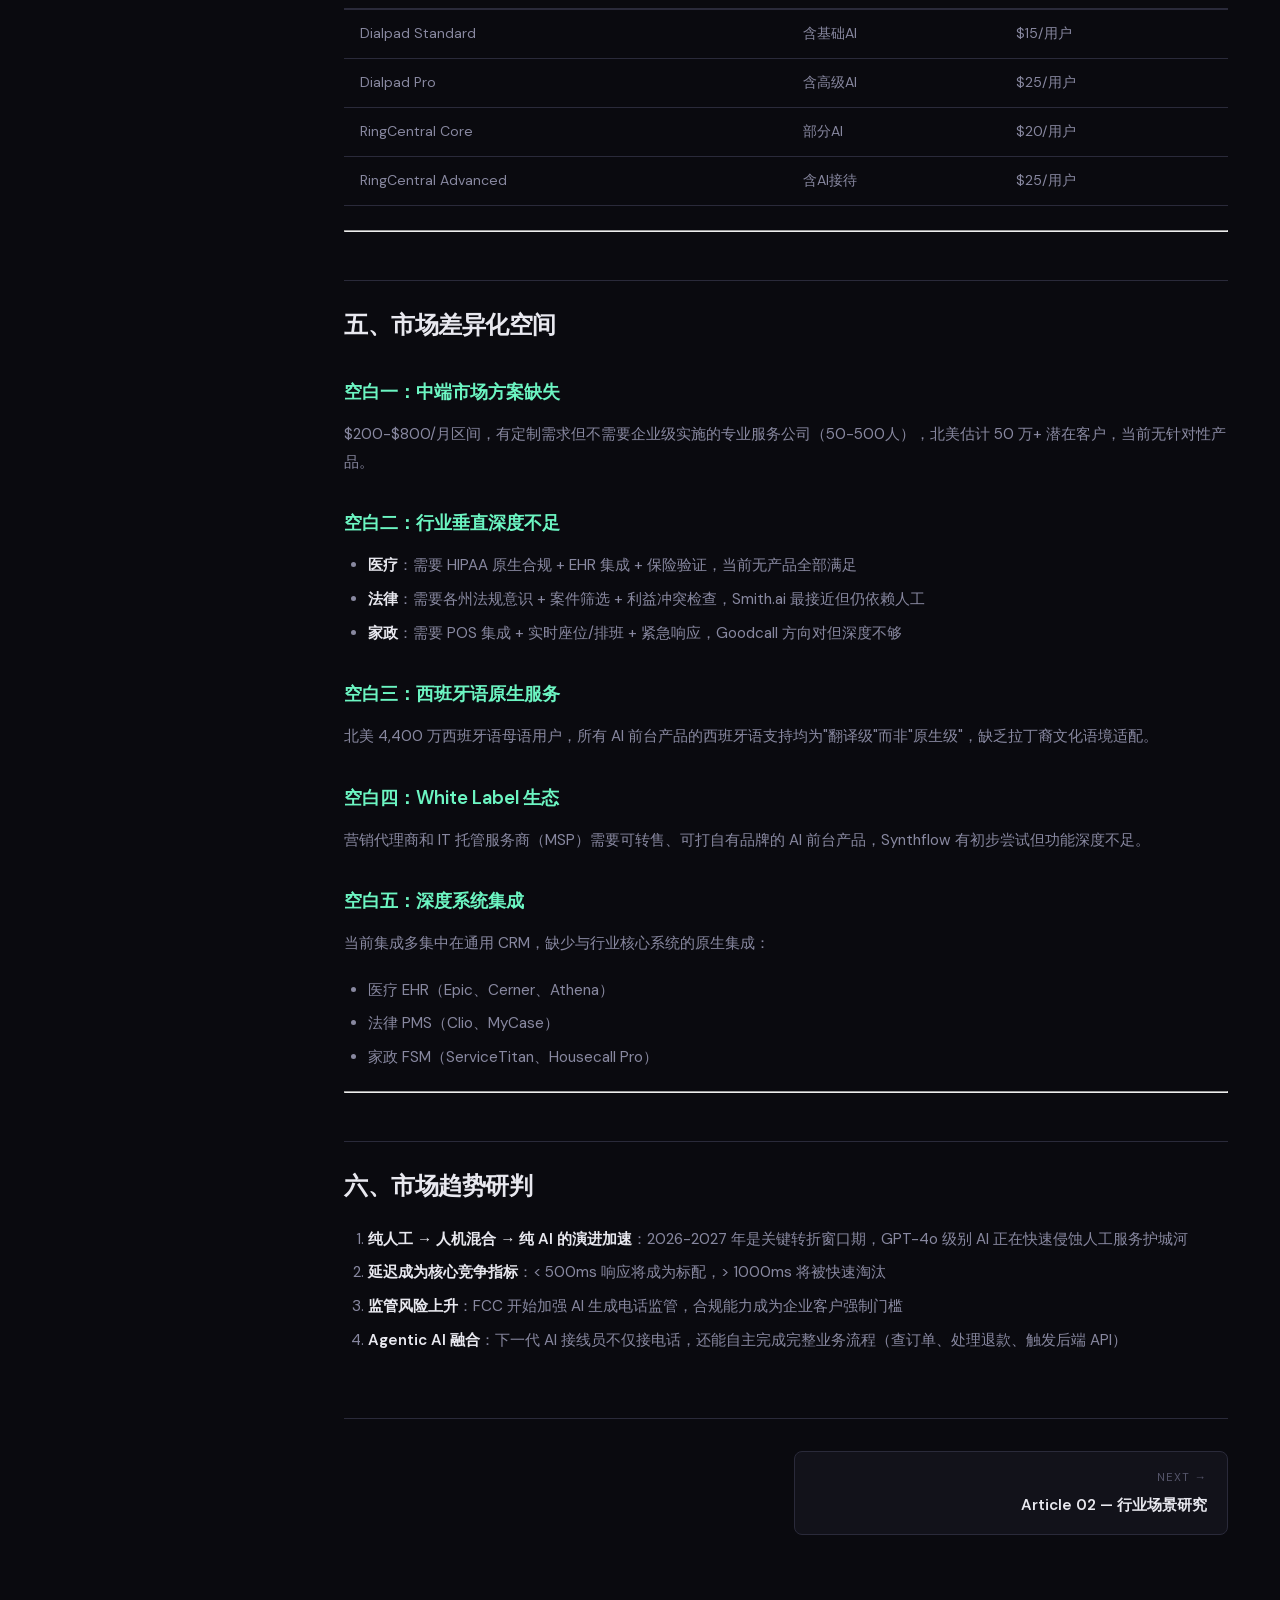
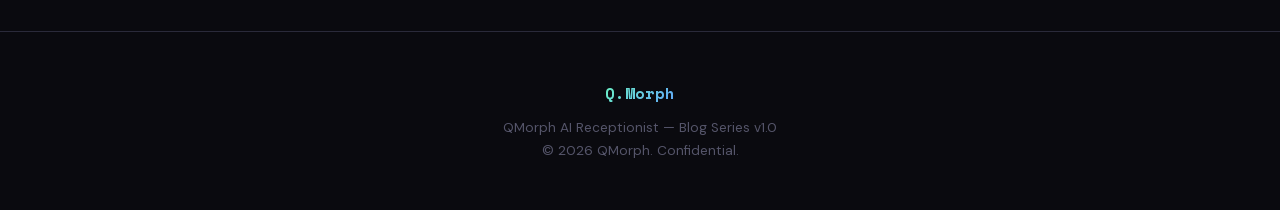
==== commit 64763b00: "OK" ====
--- a/blog.html
+++ b/blog.html
@@ -12,7 +12,8 @@
   <a href="index.html" class="logo" style="text-decoration:none;">Q.Morph</a>
   <div class="nav-links">
     <a href="index.html" data-i18n="nav_home">首页</a>
-    <a href="blogs.html" style="color:var(--accent);" data-i18n="nav_blog">博客</a>
+    <a href="demo.html" class="nav-cta" data-i18n="nav_demo">体验 Demo</a>
+    <a href="blogs.html" class="nav-pill" style="color:var(--accent);" data-i18n="nav_blog">博客</a>
     <button id="lang-toggle" class="lang-btn" onclick="toggleLang()">EN</button>
   </div>
   <button class="hamburger" onclick="toggleMenu()" aria-label="Menu">
@@ -22,6 +23,7 @@
 <div class="mobile-overlay" id="mobile-overlay" onclick="closeMenu()">
   <div class="mobile-menu" onclick="event.stopPropagation()">
     <a href="index.html" data-i18n="nav_home">首页</a>
+    <a href="demo.html" class="mobile-cta" data-i18n="nav_demo">体验 Demo</a>
     <a href="blogs.html" style="color:var(--accent);" data-i18n="nav_blog">博客</a>
     <button id="lang-toggle-m" class="lang-btn" onclick="toggleLang()" style="margin-top:0.5rem;">EN</button>
   </div>
--- a/styles.css
+++ b/styles.css
@@ -127,6 +127,22 @@
   transition: color 0.3s;
 }
 nav .nav-links a:hover { color: var(--accent); }
+.nav-cta {
+  background: linear-gradient(135deg, #fb923c, #f472b6) !important;
+  color: #fff !important;
+  padding: 7px 20px;
+  border-radius: 20px;
+  font-weight: 700;
+  font-size: 0.85rem;
+  letter-spacing: 0.3px;
+  border: none;
+  box-shadow: 0 2px 12px rgba(251,146,60,0.3);
+  transition: transform 0.2s, box-shadow 0.2s;
+}
+.nav-cta:hover {
+  transform: translateY(-1px);
+  box-shadow: 0 4px 20px rgba(251,146,60,0.45);
+}
 .nav-pill {
   background: var(--accent-dim);
   color: var(--accent) !important;
@@ -198,6 +214,16 @@
 }
 .mobile-menu a:hover,
 .mobile-menu a:active { background: var(--accent-dim); color: var(--accent); }
+.mobile-menu a.mobile-cta {
+  background: linear-gradient(135deg, #fb923c, #f472b6);
+  color: #fff;
+  text-align: center;
+  font-weight: 700;
+  border-radius: 12px;
+  margin-top: 0.25rem;
+}
+.mobile-menu a.mobile-cta:hover,
+.mobile-menu a.mobile-cta:active { background: linear-gradient(135deg, #f97316, #ec4899); color: #fff; }
 
 /* Hero */
 .hero {
